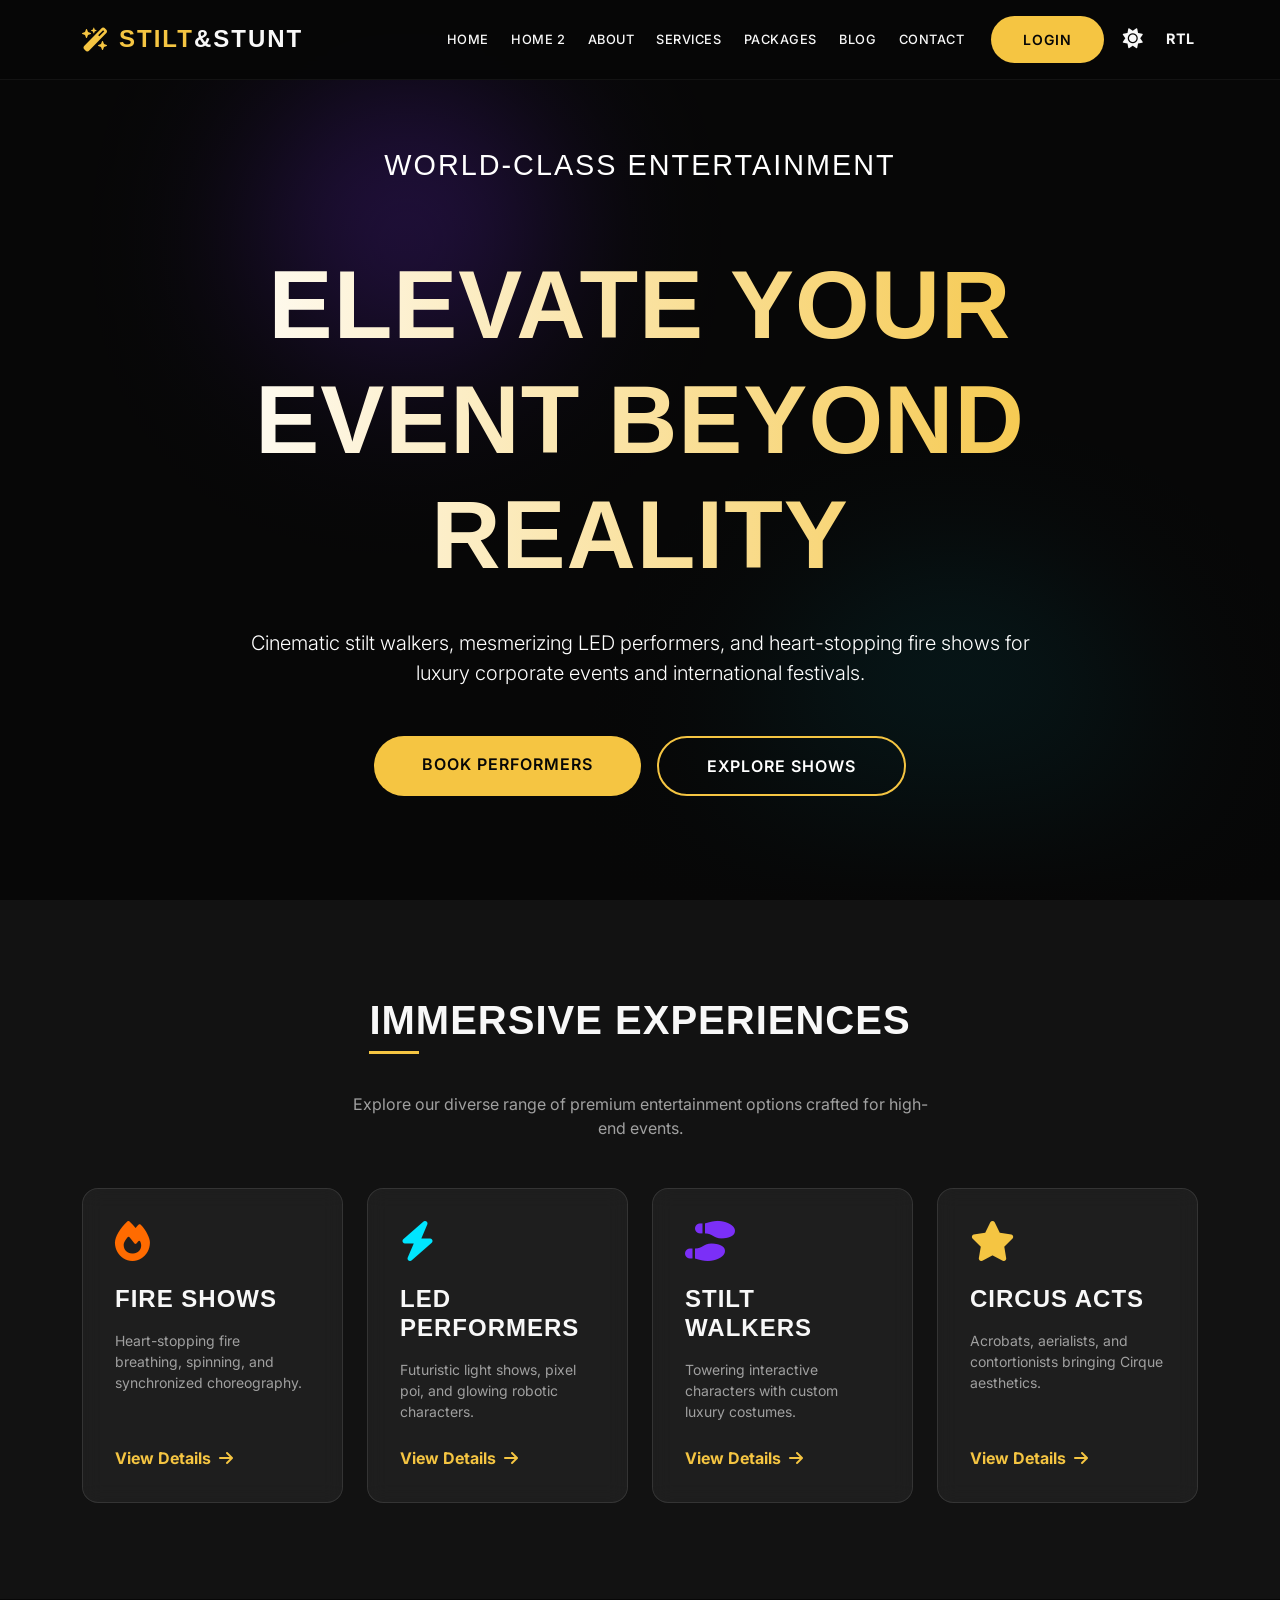
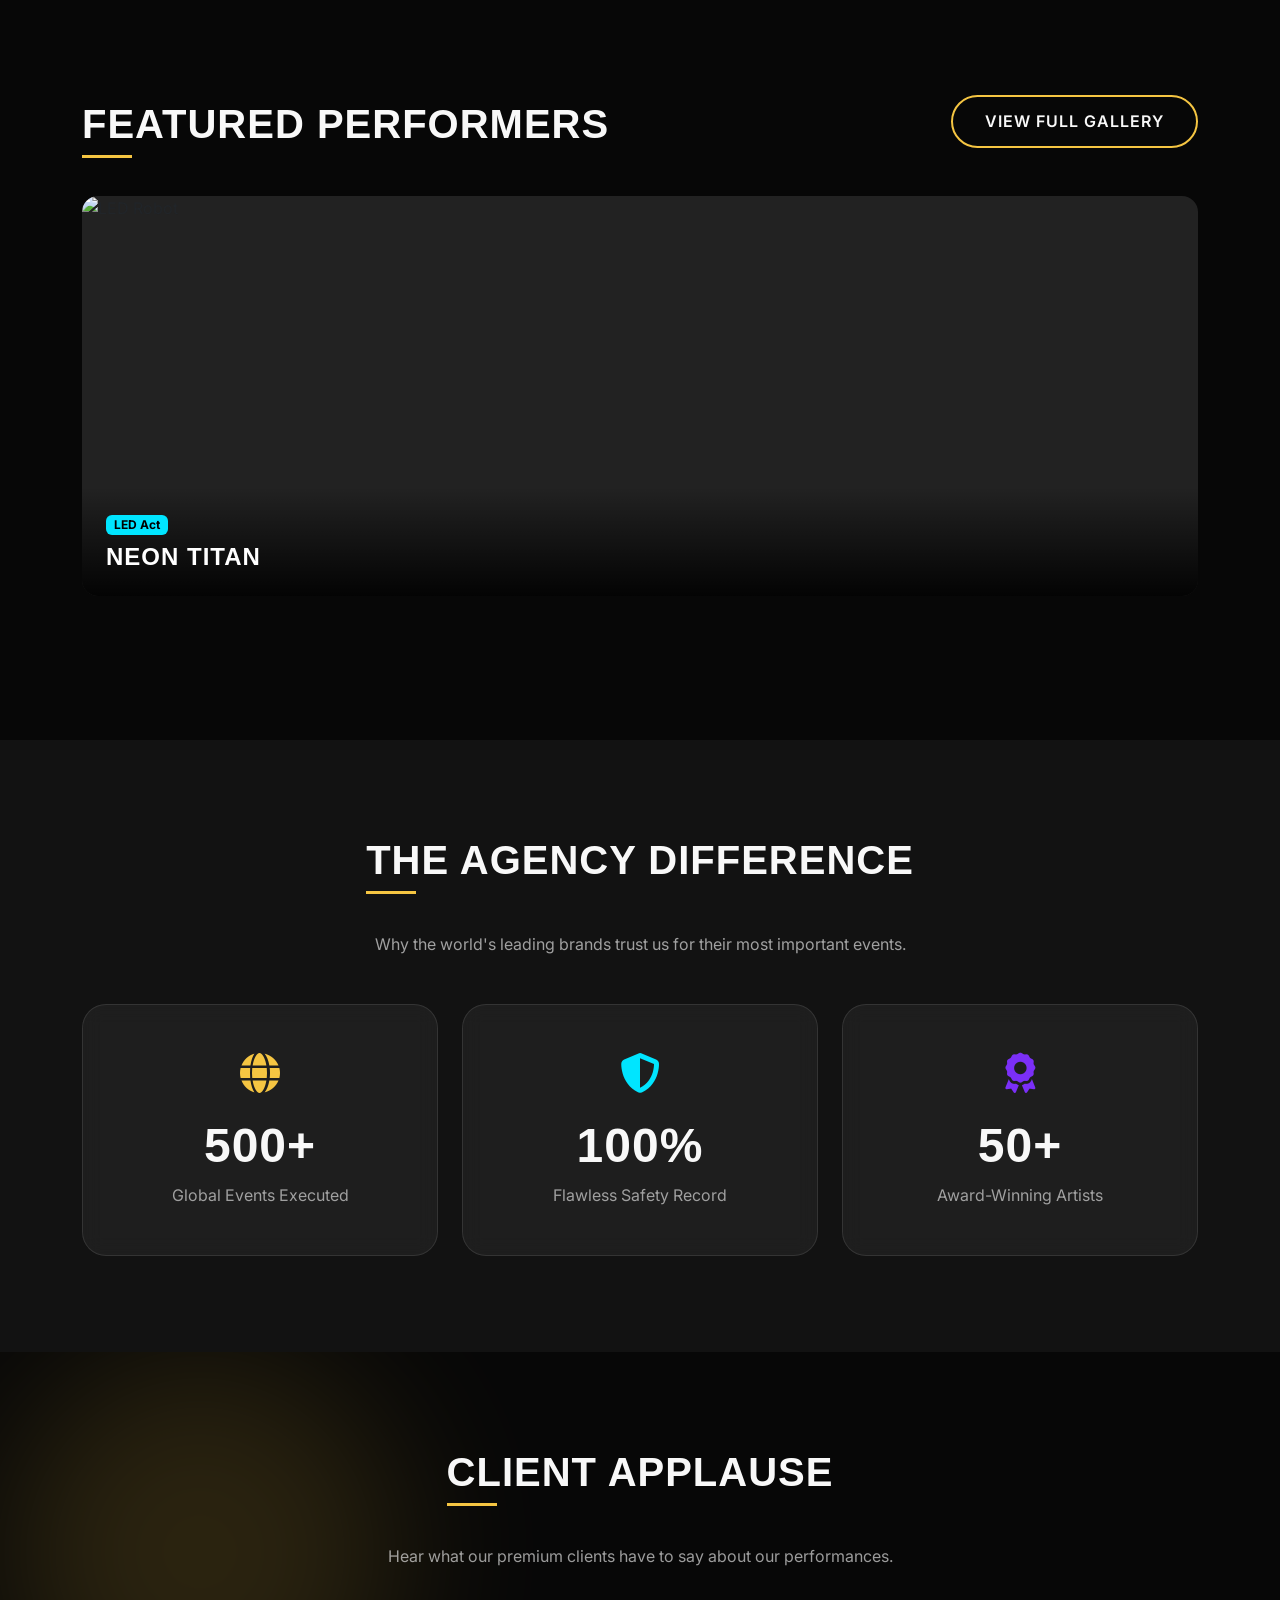
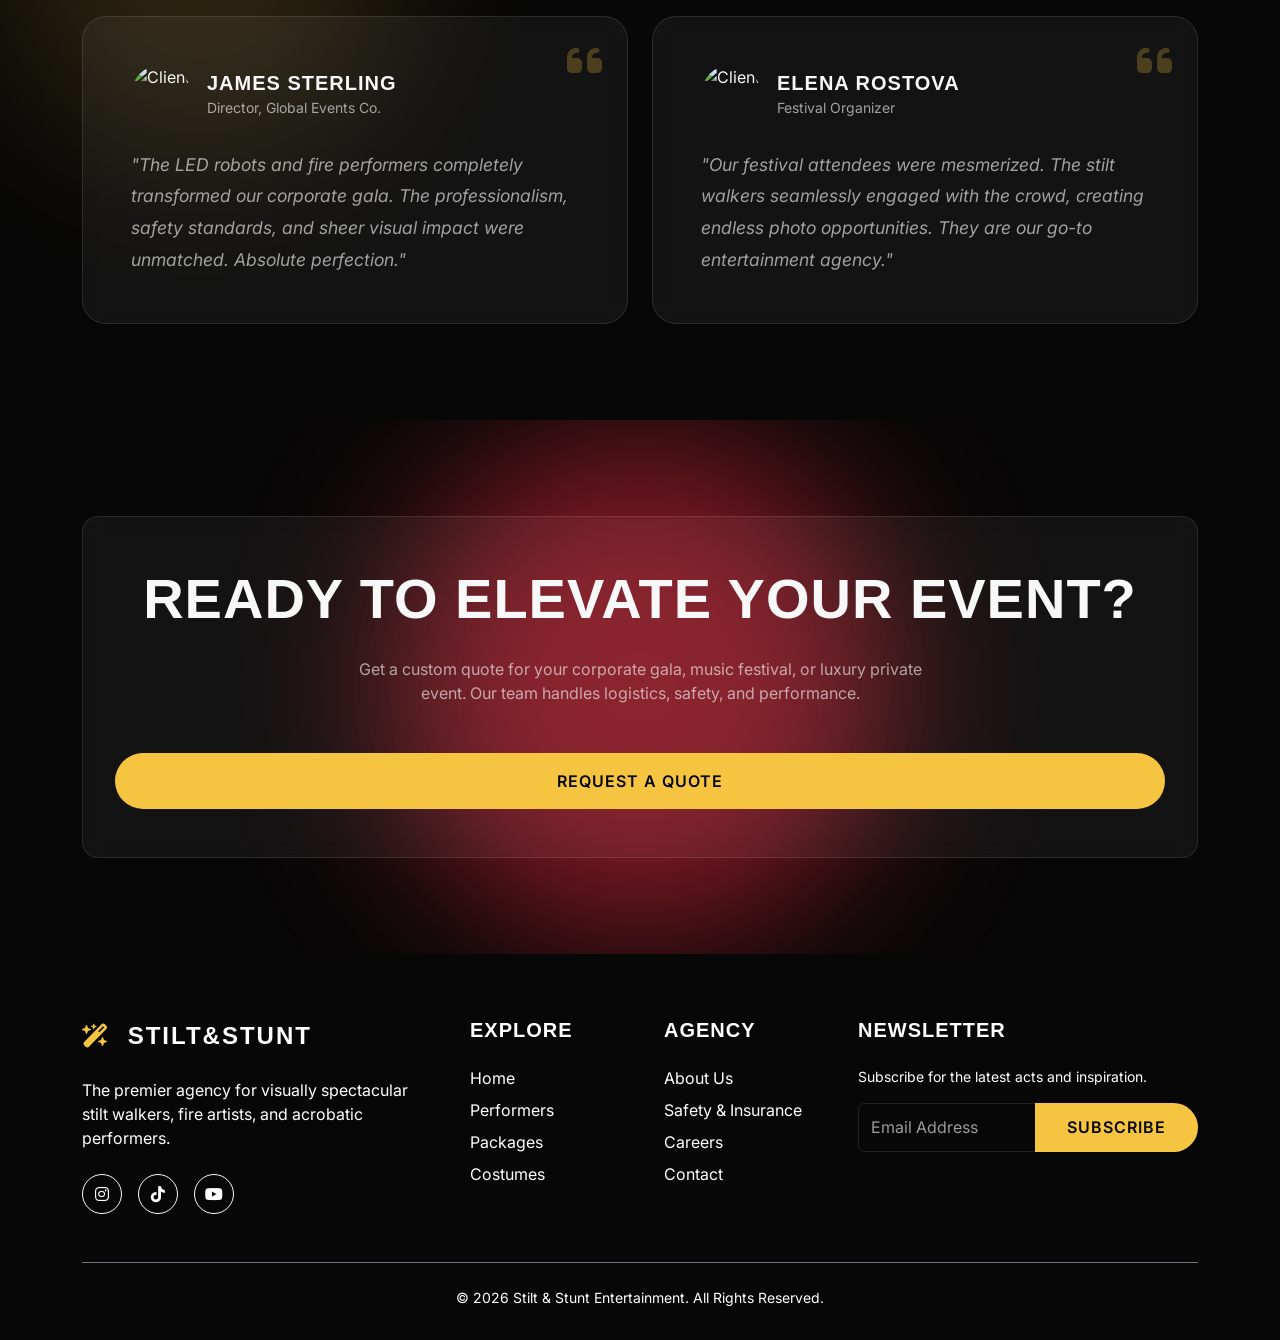
==== index.html @ 87b1dee1 "Initial commit - Standardizing UI and Responsiveness" ====
<!DOCTYPE html>
<html lang="en">
<head>
    <meta charset="UTF-8">
    <meta name="viewport" content="width=device-width, initial-scale=1.0">
    <title>Stilt & Stunt | Premium Entertainment Agency</title>
    <meta name="description" content="World-class Stilt Walking & Stunt Entertainment Company specializing in fire shows, LED performers, and luxury event entertainment.">
    
    <!-- Bootstrap 5 CSS -->
    <link href="https://cdn.jsdelivr.net/npm/bootstrap@5.3.2/dist/css/bootstrap.min.css" rel="stylesheet">
    
    <!-- Font Awesome -->
    <link rel="stylesheet" href="https://cdnjs.cloudflare.com/ajax/libs/font-awesome/6.4.2/css/all.min.css">
    
    <!-- Swiper CSS -->
    <link rel="stylesheet" href="https://cdn.jsdelivr.net/npm/swiper@11/swiper-bundle.min.css">
    
    <!-- Custom CSS -->
    <link rel="stylesheet" href="assets/css/style.css">
    <link rel="stylesheet" href="assets/css/dark-mode.css">
    <link rel="stylesheet" href="assets/css/rtl.css">
</head>
<body class="dark-mode">

        <!-- Navbar -->
    <nav class="navbar navbar-expand-xl fixed-top navbar-custom py-3">
        <div class="container">
            <a class="navbar-brand text-uppercase fw-bold d-flex align-items-center" href="index.html" style="font-family: var(--font-heading); font-size: 1.5rem; letter-spacing: 2px;">
                <i class="fa-solid fa-wand-magic-sparkles me-2" style="color: var(--electric-gold);"></i>
                <span style="color: var(--electric-gold);">Stilt</span>&Stunt
            </a>
            <button class="navbar-toggler border-0 shadow-none" type="button" data-bs-toggle="collapse" data-bs-target="#navbarNav">
                <i class="fa-solid fa-bars fs-3" style="color: var(--electric-gold);"></i>
            </button>
            <div class="collapse navbar-collapse" id="navbarNav">
                <ul class="navbar-nav ms-auto align-items-lg-center">
                    <li class="nav-item"><a class="nav-link active" href="index.html">Home</a></li>
                    <li class="nav-item"><a class="nav-link" href="home2.html">Home 2</a></li>
                    <li class="nav-item"><a class="nav-link" href="about.html">About</a></li>
                    <li class="nav-item"><a class="nav-link" href="services.html">Services</a></li>
                    <li class="nav-item"><a class="nav-link" href="pricing.html">Packages</a></li>
                    <li class="nav-item"><a class="nav-link" href="blog.html">Blog</a></li>
                    <li class="nav-item"><a class="nav-link" href="contact.html">Contact</a></li>
                    <li class="nav-item ms-lg-3 my-2 my-lg-0">
                        <a href="login.html" class="btn btn-premium btn-sm w-100">Login</a>
                    </li>
                    <li class="nav-item ms-lg-3 d-flex gap-3 mt-3 mt-lg-0 align-items-center">
                        <a href="#" id="theme-toggle" class="nav-link p-0 fs-5"><i class="fa-solid fa-moon"></i></a>
                        <a href="#" id="rtl-toggle" class="nav-link p-0 fw-bold" style="font-size: 0.9rem;">RTL</a>
                    </li>
                </ul>
            </div>
        </div>
    </nav>

    <!-- Hero Section -->
    <header class="hero-section">
        <div class="hero-overlay"></div>
        <div class="glow-orb orb-1"></div>
        <div class="glow-orb orb-2"></div>
        
        <div class="container hero-content">
            <div class="row justify-content-center">
                <div class="col-lg-10">
                    <h2 class="hero-subtitle text-uppercase">World-Class Entertainment</h2>
                    <h1 class="hero-title">Elevate Your Event Beyond Reality</h1>
                    <p class="lead mb-5 px-md-5" style="font-weight: 300;">Cinematic stilt walkers, mesmerizing LED performers, and heart-stopping fire shows for luxury corporate events and international festivals.</p>
                    <div class="hero-cta d-flex gap-3 justify-content-center flex-column flex-sm-row">
                        <a href="#" class="btn btn-premium px-5 py-3">Book Performers</a>
                        <a href="#explore" class="btn btn-outline-premium px-5 py-3">Explore Shows</a>
                    </div>
                </div>
            </div>
        </div>
    </header>

    <!-- Main Content -->
    <main id="explore">
        <!-- Categories / Services -->
        <section class="section-padding bg-light" style="position: relative; z-index: 2;">
            <div class="container">
                <div class="text-center mb-5 fade-up">
                    <h2 class="section-title">Immersive Experiences</h2>
                    <p class="text-muted mx-auto" style="max-width: 600px;">Explore our diverse range of premium entertainment options crafted for high-end events.</p>
                </div>
                
                <div class="row g-4">
                    <!-- Service Card 1 -->
                    <div class="col-md-6 col-lg-3 fade-up">
                        <div class="glass-card h-100 text-center text-md-start">
                            <i class="fa-solid fa-fire fs-1 mb-4" style="color: var(--fire-orange);"></i>
                            <h4 class="mb-3">Fire Shows</h4>
                            <p class="text-muted small mb-4">Heart-stopping fire breathing, spinning, and synchronized choreography.</p>
                            <a href="#" class="text-decoration-none fw-bold mt-auto d-inline-block" style="color: var(--electric-gold);">View Details <i class="fa-solid fa-arrow-right ms-1"></i></a>
                        </div>
                    </div>
                    <!-- Service Card 2 -->
                    <div class="col-md-6 col-lg-3 fade-up" style="transition-delay: 0.1s;">
                        <div class="glass-card h-100 text-center text-md-start">
                            <i class="fa-solid fa-bolt fs-1 mb-4" style="color: var(--led-cyan);"></i>
                            <h4 class="mb-3">LED Performers</h4>
                            <p class="text-muted small mb-4">Futuristic light shows, pixel poi, and glowing robotic characters.</p>
                            <a href="#" class="text-decoration-none fw-bold mt-auto d-inline-block" style="color: var(--electric-gold);">View Details <i class="fa-solid fa-arrow-right ms-1"></i></a>
                        </div>
                    </div>
                    <!-- Service Card 3 -->
                    <div class="col-md-6 col-lg-3 fade-up" style="transition-delay: 0.2s;">
                        <div class="glass-card h-100 text-center text-md-start">
                            <i class="fa-solid fa-shoe-prints fs-1 mb-4" style="color: var(--neon-purple);"></i>
                            <h4 class="mb-3">Stilt Walkers</h4>
                            <p class="text-muted small mb-4">Towering interactive characters with custom luxury costumes.</p>
                            <a href="#" class="text-decoration-none fw-bold mt-auto d-inline-block" style="color: var(--electric-gold);">View Details <i class="fa-solid fa-arrow-right ms-1"></i></a>
                        </div>
                    </div>
                    <!-- Service Card 4 -->
                    <div class="col-md-6 col-lg-3 fade-up" style="transition-delay: 0.3s;">
                        <div class="glass-card h-100 text-center text-md-start">
                            <i class="fa-solid fa-star fs-1 mb-4" style="color: var(--electric-gold);"></i>
                            <h4 class="mb-3">Circus Acts</h4>
                            <p class="text-muted small mb-4">Acrobats, aerialists, and contortionists bringing Cirque aesthetics.</p>
                            <a href="#" class="text-decoration-none fw-bold mt-auto d-inline-block" style="color: var(--electric-gold);">View Details <i class="fa-solid fa-arrow-right ms-1"></i></a>
                        </div>
                    </div>
                </div>
            </div>
        </section>

        <!-- Performer Gallery (Swiper) -->
        <section class="section-padding" style="background: var(--primary-black); color: white;">
            <div class="container">
                <div class="d-flex justify-content-between align-items-end mb-5 fade-up">
                    <div>
                        <h2 class="section-title mb-0" style="color: white;">Featured Performers</h2>
                    </div>
                    <a href="#" class="btn btn-outline-premium d-none d-md-inline-block">View Full Gallery</a>
                </div>
                
                <div class="swiper gallery-swiper fade-up pb-5">
                    <div class="swiper-wrapper">
                        <!-- Slide 1 -->
                        <div class="swiper-slide">
                            <div class="card bg-transparent border-0 position-relative overflow-hidden" style="border-radius: 16px;">
                                <img src="https://images.unsplash.com/photo-1542382156909-9ae37b3f56fd?w=800&q=80" class="card-img-top object-fit-cover" height="400" alt="LED Robot" style="background-color: #222;">
                                <div class="position-absolute bottom-0 start-0 w-100 p-4" style="background: linear-gradient(to top, rgba(0,0,0,0.9), transparent);">
                                    <span class="badge mb-2" style="background: var(--led-cyan); color: #000;">LED Act</span>
                                    <h4 class="text-white mb-0" style="font-family: var(--font-heading);">Neon Titan</h4>
                                </div>
                            </div>
                        </div>
                        <!-- Slide 2 -->
                        <div class="swiper-slide">
                            <div class="card bg-transparent border-0 position-relative overflow-hidden" style="border-radius: 16px;">
                                <img src="https://images.unsplash.com/photo-1549488344-1f9b8d2bd1f3?w=800&q=80" class="card-img-top object-fit-cover" height="400" alt="Fire Breather" style="background-color: #333;">
                                <div class="position-absolute bottom-0 start-0 w-100 p-4" style="background: linear-gradient(to top, rgba(0,0,0,0.9), transparent);">
                                    <span class="badge mb-2" style="background: var(--fire-orange); color: #000;">Fire Show</span>
                                    <h4 class="text-white mb-0" style="font-family: var(--font-heading);">Inferno Dance</h4>
                                </div>
                            </div>
                        </div>
                        <!-- Slide 3 -->
                        <div class="swiper-slide">
                            <div class="card bg-transparent border-0 position-relative overflow-hidden" style="border-radius: 16px;">
                                <img src="https://images.unsplash.com/photo-1514525253161-7a46d19cd819?w=800&q=80" class="card-img-top object-fit-cover" height="400" alt="Stilt Walker" style="background-color: #444;">
                                <div class="position-absolute bottom-0 start-0 w-100 p-4" style="background: linear-gradient(to top, rgba(0,0,0,0.9), transparent);">
                                    <span class="badge mb-2" style="background: var(--neon-purple); color: #fff;">Stilts</span>
                                    <h4 class="text-white mb-0" style="font-family: var(--font-heading);">Mirror Man</h4>
                                </div>
                            </div>
                        </div>
                        <!-- Slide 4 -->
                        <div class="swiper-slide">
                            <div class="card bg-transparent border-0 position-relative overflow-hidden" style="border-radius: 16px;">
                                <img src="https://images.unsplash.com/photo-1508997449629-303059a039c0?w=800&q=80" class="card-img-top object-fit-cover" height="400" alt="Acrobat" style="background-color: #555;">
                                <div class="position-absolute bottom-0 start-0 w-100 p-4" style="background: linear-gradient(to top, rgba(0,0,0,0.9), transparent);">
                                    <span class="badge mb-2" style="background: var(--electric-gold); color: #000;">Acrobatics</span>
                                    <h4 class="text-white mb-0" style="font-family: var(--font-heading);">Aerial Silk</h4>
                                </div>
                            </div>
                        </div>
                    </div>
                    <div class="swiper-pagination"></div>
                </div>
                
                <div class="text-center mt-4 d-md-none">
                    <a href="#" class="btn btn-outline-premium w-100">View Full Gallery</a>
                </div>
            </div>
        </section>

        <!-- The Agency Difference Section -->
        <section class="section-padding position-relative z-2 bg-light">
            <div class="container">
                <div class="text-center mb-5 fade-up">
                    <h2 class="section-title">The Agency Difference</h2>
                    <p class="text-muted mx-auto" style="max-width: 600px;">Why the world's leading brands trust us for their most important events.</p>
                </div>
                
                <div class="row g-4 text-center">
                    <div class="col-md-4 fade-up">
                        <div class="glass-card h-100 p-5 d-flex flex-column align-items-center justify-content-center" style="border-radius: 24px;">
                            <i class="fa-solid fa-globe fs-1 mb-4" style="color: var(--electric-gold);"></i>
                            <h3 class="display-5 fw-bold mb-2" style="font-family: var(--font-heading);">500+</h3>
                            <p class="text-muted mb-0">Global Events Executed</p>
                        </div>
                    </div>
                    <div class="col-md-4 fade-up" style="transition-delay: 0.1s;">
                        <div class="glass-card h-100 p-5 d-flex flex-column align-items-center justify-content-center" style="border-radius: 24px;">
                            <i class="fa-solid fa-shield-halved fs-1 mb-4" style="color: var(--led-cyan);"></i>
                            <h3 class="display-5 fw-bold mb-2" style="font-family: var(--font-heading);">100%</h3>
                            <p class="text-muted mb-0">Flawless Safety Record</p>
                        </div>
                    </div>
                    <div class="col-md-4 fade-up" style="transition-delay: 0.2s;">
                        <div class="glass-card h-100 p-5 d-flex flex-column align-items-center justify-content-center" style="border-radius: 24px;">
                            <i class="fa-solid fa-award fs-1 mb-4" style="color: var(--neon-purple);"></i>
                            <h3 class="display-5 fw-bold mb-2" style="font-family: var(--font-heading);">50+</h3>
                            <p class="text-muted mb-0">Award-Winning Artists</p>
                        </div>
                    </div>
                </div>
            </div>
        </section>

        <!-- Testimonials Section -->
        <section class="section-padding position-relative" style="background: var(--primary-black); color: white;">
            <div class="glow-orb orb-2" style="background: var(--electric-gold); opacity: 0.15; top: 0; left: 0;"></div>
            <div class="container position-relative z-2">
                <div class="text-center mb-5 fade-up">
                    <h2 class="section-title text-white">Client Applause</h2>
                    <p class="text-white-50 mx-auto" style="max-width: 600px;">Hear what our premium clients have to say about our performances.</p>
                </div>
                
                <div class="row g-4">
                    <div class="col-md-6 fade-up">
                        <div class="glass-card p-4 p-lg-5 h-100 position-relative overflow-hidden" style="background: rgba(255,255,255,0.02); border: 1px solid rgba(255,255,255,0.05); border-radius: 24px;">
                            <i class="fa-solid fa-quote-left position-absolute top-0 end-0 p-4 fs-1 opacity-25" style="color: var(--electric-gold);"></i>
                            <div class="d-flex align-items-center mb-4">
                                <img src="https://images.unsplash.com/photo-1560250097-0b93528c311a?w=100&q=80" alt="Client" class="rounded-circle me-3" style="width: 60px; height: 60px; object-fit: cover;">
                                <div>
                                    <h5 class="mb-0 text-white" style="font-family: var(--font-heading);">James Sterling</h5>
                                    <span class="text-white-50 small">Director, Global Events Co.</span>
                                </div>
                            </div>
                            <p class="text-white-50 fst-italic mb-0" style="font-size: 1.1rem; line-height: 1.8;">"The LED robots and fire performers completely transformed our corporate gala. The professionalism, safety standards, and sheer visual impact were unmatched. Absolute perfection."</p>
                        </div>
                    </div>
                    <div class="col-md-6 fade-up" style="transition-delay: 0.1s;">
                        <div class="glass-card p-4 p-lg-5 h-100 position-relative overflow-hidden" style="background: rgba(255,255,255,0.02); border: 1px solid rgba(255,255,255,0.05); border-radius: 24px;">
                            <i class="fa-solid fa-quote-left position-absolute top-0 end-0 p-4 fs-1 opacity-25" style="color: var(--electric-gold);"></i>
                            <div class="d-flex align-items-center mb-4">
                                <img src="https://images.unsplash.com/photo-1573496359142-b8d87734a5a2?w=100&q=80" alt="Client" class="rounded-circle me-3" style="width: 60px; height: 60px; object-fit: cover;">
                                <div>
                                    <h5 class="mb-0 text-white" style="font-family: var(--font-heading);">Elena Rostova</h5>
                                    <span class="text-white-50 small">Festival Organizer</span>
                                </div>
                            </div>
                            <p class="text-white-50 fst-italic mb-0" style="font-size: 1.1rem; line-height: 1.8;">"Our festival attendees were mesmerized. The stilt walkers seamlessly engaged with the crowd, creating endless photo opportunities. They are our go-to entertainment agency."</p>
                        </div>
                    </div>
                </div>
            </div>
        </section>

        <!-- Booking CTA -->
        <section class="section-padding position-relative overflow-hidden">
            <div class="glow-orb" style="width: 500px; height: 500px; background: var(--royal-crimson); top: 50%; left: 50%; transform: translate(-50%, -50%);"></div>
            <div class="container position-relative z-2">
                <div class="glass-card text-center py-5 fade-up" style="background: rgba(0,0,0,0.6); border: 1px solid rgba(255,255,255,0.1);">
                    <h2 class="text-white mb-4" style="font-size: clamp(2rem, 5vw, 3.5rem); font-family: var(--font-heading);">Ready to Elevate Your Event?</h2>
                    <p class="text-white-50 mb-5 mx-auto" style="max-width: 600px;">Get a custom quote for your corporate gala, music festival, or luxury private event. Our team handles logistics, safety, and performance.</p>
                    <a href="#" class="btn btn-premium px-5 py-3">Request a Quote</a>
                </div>
            </div>
        </section>
    </main>

    <!-- Footer -->
    <footer class="footer">
        <div class="container">
            <div class="row g-5">
                <div class="col-lg-4">
                    <a class="navbar-brand text-uppercase fw-bold d-inline-block mb-4" href="index.html" style="font-family: var(--font-heading); font-size: 1.5rem; letter-spacing: 2px; color: white !important;">
                        <i class="fa-solid fa-wand-magic-sparkles me-2" style="color: var(--electric-gold);"></i>
                        <span style="color: var(--electric-gold);">Stilt</span>&Stunt
                    </a>
                    <p class="text-white-50 mb-4">The premier agency for visually spectacular stilt walkers, fire artists, and acrobatic performers.</p>
                    <div class="d-flex gap-3">
                        <a href="#" class="btn btn-outline-light rounded-circle p-2" style="width: 40px; height: 40px; display: inline-flex; align-items: center; justify-content: center;"><i class="fa-brands fa-instagram"></i></a>
                        <a href="#" class="btn btn-outline-light rounded-circle p-2" style="width: 40px; height: 40px; display: inline-flex; align-items: center; justify-content: center;"><i class="fa-brands fa-tiktok"></i></a>
                        <a href="#" class="btn btn-outline-light rounded-circle p-2" style="width: 40px; height: 40px; display: inline-flex; align-items: center; justify-content: center;"><i class="fa-brands fa-youtube"></i></a>
                    </div>
                </div>
                <div class="col-lg-2 col-md-4">
                    <h5 class="footer-title">Explore</h5>
                    <a href="#" class="footer-link">Home</a>
                    <a href="#" class="footer-link">Performers</a>
                    <a href="#" class="footer-link">Packages</a>
                    <a href="#" class="footer-link">Costumes</a>
                </div>
                <div class="col-lg-2 col-md-4">
                    <h5 class="footer-title">Agency</h5>
                    <a href="#" class="footer-link">About Us</a>
                    <a href="#" class="footer-link">Safety & Insurance</a>
                    <a href="#" class="footer-link">Careers</a>
                    <a href="#" class="footer-link">Contact</a>
                </div>
                <div class="col-lg-4 col-md-4">
                    <h5 class="footer-title">Newsletter</h5>
                    <p class="text-white-50 small mb-3">Subscribe for the latest acts and inspiration.</p>
                    <div class="input-group mb-3">
                        <input type="email" class="form-control bg-transparent text-white border-secondary shadow-none" placeholder="Email Address">
                        <button class="btn btn-premium" type="button">Subscribe</button>
                    </div>
                </div>
            </div>
            <div class="border-top border-secondary mt-5 pt-4 text-center text-white-50 small">
                <p class="mb-0">&copy; 2026 Stilt & Stunt Entertainment. All Rights Reserved.</p>
            </div>
        </div>
    </footer>

    <!-- Scripts -->
    <script src="https://cdn.jsdelivr.net/npm/bootstrap@5.3.2/dist/js/bootstrap.bundle.min.js"></script>
    <script src="https://cdnjs.cloudflare.com/ajax/libs/gsap/3.12.2/gsap.min.js"></script>
    <script src="https://cdnjs.cloudflare.com/ajax/libs/gsap/3.12.2/ScrollTrigger.min.js"></script>
    <script src="https://cdn.jsdelivr.net/npm/swiper@11/swiper-bundle.min.js"></script>
    <script src="assets/js/main.js"></script>
</body>
</html>
---- assets/css/style.css ----
@import url('https://fonts.googleapis.com/css2?family=Inter:wght@300;400;500;600;700&display=swap');
@import url('https://api.fontshare.com/v2/css?f[]=clash-display@200,300,400,500,600,700&display=swap');

:root {
  --primary-black: #070707;
  --secondary-black: #121212;
  --electric-gold: #F5C542;
  --neon-purple: #7B2FF7;
  --royal-crimson: #D72638;
  --led-cyan: #00E5FF;
  --fire-orange: #FF6B00;
  --platinum-white: #F8F8F8;
  
  --font-heading: 'Clash Display', sans-serif;
  --font-body: 'Inter', sans-serif;
  
  --glass-bg: rgba(255, 255, 255, 0.05);
  --glass-border: rgba(255, 255, 255, 0.1);
  --glass-blur: 10px;
  
  --transition-smooth: all 0.4s cubic-bezier(0.25, 0.8, 0.25, 1);
}

body {
  font-family: var(--font-body);
  background-color: var(--platinum-white);
  color: var(--primary-black);
  overflow-x: hidden;
  transition: background-color 0.3s ease, color 0.3s ease;
}

h1, h2, h3, h4, h5, h6 {
  font-family: var(--font-heading);
  font-weight: 600;
  text-transform: uppercase;
  letter-spacing: 1px;
}

/* Glassmorphism */
.glass-card {
  background: var(--glass-bg);
  backdrop-filter: blur(var(--glass-blur));
  -webkit-backdrop-filter: blur(var(--glass-blur));
  border: 1px solid var(--glass-border);
  border-radius: 16px;
  padding: 2rem;
  transition: var(--transition-smooth);
  display: flex;
  flex-direction: column;
  height: 100%;
}

.glass-card:hover {
  transform: translateY(-5px);
  box-shadow: 0 10px 30px rgba(0, 0, 0, 0.1);
}

/* Navbar */
.navbar-custom {
  background: rgba(248, 248, 248, 0.8);
  backdrop-filter: blur(15px);
  border-bottom: 1px solid rgba(0, 0, 0, 0.05);
  transition: var(--transition-smooth);
}

.nav-link {
  color: var(--primary-black);
  font-weight: 500;
  text-transform: uppercase;
  letter-spacing: 1px;
  margin: 0 0.5rem;
  transition: var(--transition-smooth);
  white-space: nowrap;
}
@media (min-width: 1200px) and (max-width: 1399px) {
  .nav-link {
    margin: 0 0.2rem;
    font-size: 0.8rem;
    letter-spacing: 0.5px;
  }
}

.nav-link:hover, .nav-link.active {
  color: var(--electric-gold);
}

/* Buttons */
.btn-premium {
  background: var(--electric-gold);
  color: var(--primary-black);
  border: none;
  font-weight: 600;
  text-transform: uppercase;
  letter-spacing: 1px;
  padding: 0.8rem 2rem;
  border-radius: 50px;
  position: relative;
  overflow: hidden;
  transition: var(--transition-smooth);
  white-space: nowrap;
}
.btn-premium::before {
  content: '';
  position: absolute;
  top: 0;
  left: -100%;
  width: 100%;
  height: 100%;
  background: linear-gradient(45deg, transparent, rgba(255,255,255,0.3), transparent);
  transition: all 0.5s ease;
  z-index: -1;
}
.btn-premium:hover::before {
  left: 100%;
}
.btn-premium:hover {
  transform: translateY(-2px);
  box-shadow: 0 8px 20px rgba(245, 197, 66, 0.4);
  color: var(--primary-black);
}

.btn-outline-premium {
  background: transparent;
  color: var(--primary-black);
  border: 2px solid var(--electric-gold);
  font-weight: 600;
  text-transform: uppercase;
  letter-spacing: 1px;
  padding: 0.8rem 2rem;
  border-radius: 50px;
  transition: var(--transition-smooth);
  white-space: nowrap;
}
.btn-outline-premium:hover {
  background: var(--electric-gold);
  color: var(--primary-black);
  box-shadow: 0 8px 20px rgba(245, 197, 66, 0.4);
}

/* Hero Section (Homepage) */
.hero-section {
  position: relative;
  min-height: 100vh;
  display: flex;
  align-items: center;
  justify-content: center;
  overflow: hidden;
  padding-top: 100px;
  padding-bottom: 60px;
  background: url('https://images.unsplash.com/photo-1492684223066-81342ee5ff30?w=1920&q=80') no-repeat center center/cover;
}

.hero-overlay {
  position: absolute;
  top: 0;
  left: 0;
  width: 100%;
  height: 100%;
  background: linear-gradient(to bottom, rgba(7, 7, 7, 0.5), var(--primary-black));
  z-index: 1;
}

.hero-content {
  position: relative;
  z-index: 2;
  text-align: center;
  color: var(--platinum-white);
}

.hero-title {
  font-size: clamp(3rem, 8vw, 6rem);
  font-weight: 700;
  line-height: 1.2;
  margin-bottom: 1rem;
  text-transform: uppercase;
  background: linear-gradient(to right, #fff, var(--electric-gold));
  -webkit-background-clip: text;
  background-clip: text;
  -webkit-text-fill-color: transparent;
  padding: 0.2em 0;
}

.hero-subtitle {
  font-size: clamp(1.2rem, 3vw, 1.8rem);
  font-weight: 300;
  line-height: 1.5;
  margin-bottom: 2.5rem;
  letter-spacing: 2px;
}

/* Internal Page Headers - Standardized to Home Format */
header:not(.hero-section) {
  min-height: 50vh;
  position: relative;
  display: flex;
  align-items: center;
  justify-content: center;
  overflow: hidden;
  margin-top: 76px;
  background-attachment: scroll !important;
}

header:not(.hero-section) .hero-overlay {
  background: linear-gradient(to bottom, rgba(7, 7, 7, 0.5), var(--primary-black)) !important;
}

@media (max-width: 1024px) {
    header:not(.hero-section) {
        min-height: 70vh !important;
    }
    
    .hero-title {
        font-size: clamp(3.5rem, 8vw, 5.5rem) !important;
    }
}


/* Particles / Glowing Orbs */
.glow-orb {
  position: absolute;
  border-radius: 50%;
  filter: blur(80px);
  z-index: 0;
  opacity: 0.6;
}
.orb-1 {
  width: 300px;
  height: 300px;
  background: var(--neon-purple);
  top: 10%;
  left: 20%;
  animation: float 10s infinite ease-in-out alternate;
}
.orb-2 {
  width: 400px;
  height: 400px;
  background: var(--led-cyan);
  bottom: -10%;
  right: 10%;
  animation: float 12s infinite ease-in-out alternate-reverse;
}

@keyframes float {
  0% { transform: translate(0, 0) scale(1); }
  100% { transform: translate(30px, -50px) scale(1.1); }
}

/* Sections */
.section-padding {
  padding: 6rem 0;
}
.section-title {
  font-size: 2.5rem;
  margin-bottom: 3rem;
  position: relative;
  display: inline-block;
  font-family: var(--font-heading);
}
.section-title::after {
  content: '';
  position: absolute;
  width: 50px;
  height: 3px;
  background: var(--electric-gold);
  bottom: -10px;
  left: 0;
}

/* Swiper */
.swiper-slide {
  height: auto;
}

/* Footer */
.footer {
  background: var(--primary-black);
  color: var(--platinum-white);
  padding: 4rem 0 2rem;
}
.footer-title {
  color: var(--electric-gold);
  font-family: var(--font-heading);
  margin-bottom: 1.5rem;
}
.footer-link {
  color: #ccc;
  text-decoration: none;
  transition: var(--transition-smooth);
  display: block;
  margin-bottom: 0.5rem;
}
.footer-link:hover {
  color: var(--electric-gold);
  transform: translateX(5px);
}

/* =========================================
   UNIVERSAL THEME TOGGLE (LIGHT & DARK)
   ========================================= */

body.dark-mode {
  --theme-bg: #070707;
  --theme-text: #F8F8F8;
  --theme-text-muted: rgba(255, 255, 255, 0.6);
  --glass-bg: rgba(255, 255, 255, 0.05);
  --glass-border: rgba(255, 255, 255, 0.1);
}

body:not(.dark-mode) {
  --theme-bg: #F8F8F8;
  --theme-text: #070707;
  --theme-text-muted: rgba(0, 0, 0, 0.6);
  --glass-bg: rgba(255, 255, 255, 0.6);
  --glass-border: rgba(0, 0, 0, 0.2);
}

body {
  background-color: var(--theme-bg) !important;
  color: var(--theme-text) !important;
}

section:not([style*="url"]), 
main:not([style*="url"]), 
.bg-light, 
.bg-dark {
  background: var(--theme-bg) !important;
  background-color: var(--theme-bg) !important;
}

h1, h2, h3, h4, h5, h6, 
.section-title, 
.hero-title,
.text-white, 
.text-dark,
[style*="color: white"],
[style*="color:white"] {
  color: var(--theme-text) !important;
}

/* Fix: Keep text white on image overlays and hero sections even in light mode */
.position-absolute .text-white,
.position-absolute .text-white-50,
.position-absolute h1,
.position-absolute h2,
.position-absolute h3,
.position-absolute h4,
.position-absolute h5,
.position-absolute h6,
.hero-content h1,
.hero-content h2,
.hero-content h3,
.hero-content h4,
.hero-content h5,
.hero-content h6,
.hero-content p,
.hero-content span,
.hero-content .text-white,
.hero-content .text-white-50,
.hero-content .lead,
.hero-content .btn-premium,
.hero-content .btn-outline-premium,
header p,
header .lead,
header .text-white-50,
.hero-section .nav-link,
.hero-section .navbar-brand,
.footer h1,
.footer h2,
.footer h3,
.footer h4,
.footer h5,
.footer h6,
.footer p,
.footer a,
.footer span,
.footer .text-white-50,
.footer .footer-link {
  color: #ffffff !important;
}

/* Ensure the gold button keeps its dark text for contrast, but outline button stays white */
.hero-content .btn-premium {
    color: var(--primary-black) !important;
}

p, .text-muted, .text-white-50, label, li {
  color: var(--theme-text-muted) !important;
}

.glass-card {
  background: var(--glass-bg) !important;
  border: 1px solid var(--glass-border) !important;
}

.form-control, .form-select, input, textarea {
  background-color: transparent !important;
  color: var(--theme-text) !important;
  border: 1px solid var(--glass-border) !important;
}
.form-control::placeholder, input::placeholder, textarea::placeholder {
  color: var(--theme-text-muted) !important;
}

body.dark-mode .navbar-custom { background: rgba(7, 7, 7, 0.95) !important; }
body:not(.dark-mode) .navbar-custom { background: rgba(248, 248, 248, 0.95) !important; }
.nav-link { color: var(--theme-text) !important; }
.btn-outline-premium { color: var(--theme-text) !important; }

/* =========================================
   MOBILE RESPONSIVENESS & ALIGNMENT
   ========================================= */
html, body {
    overflow-x: hidden !important;
    width: 100% !important;
    max-width: 100vw !important;
    position: relative;
}

@media (max-width: 768px) {
    /* Prevent any element from causing horizontal scroll */
    * {
        max-width: 100vw !important;
        box-sizing: border-box !important;
    }

    /* Force global center alignment */
    body, header, main, section, .hero-content, .container, .row, .col-lg-10 {
        text-align: center !important;
        width: 100% !important;
        margin-left: auto !important;
        margin-right: auto !important;
    }

    h1, h2, h3, h4, h5, h6, p, span, label, li {
        text-align: center !important;
        overflow-wrap: break-word !important;
        word-break: break-word !important;
    }

    /* Fix Flexbox Alignments */
    .d-flex, .row {
        justify-content: center !important;
        align-items: center !important;
    }

    .hero-cta {
        flex-direction: column !important;
        width: 100% !important;
        gap: 1rem !important;
    }

    .hero-cta .btn {
        width: 100% !important;
        margin-bottom: 0.5rem !important;
    }

    .hero-content {
        padding-left: 20px !important;
        padding-right: 20px !important;
    }

    .glass-card {
        padding: 1.5rem !important;
        margin-bottom: 1rem !important;
    }
}
---- assets/css/dark-mode.css ----
/* Dark Mode Override */
body.dark-mode {
  background-color: var(--primary-black);
  color: var(--platinum-white);
}

body.dark-mode .navbar-custom {
  background: rgba(7, 7, 7, 0.8);
  border-bottom: 1px solid rgba(255, 255, 255, 0.05);
}

body.dark-mode .navbar-custom .nav-link {
  color: var(--platinum-white);
}

body.dark-mode .navbar-custom .navbar-brand {
  color: var(--platinum-white);
}

body.dark-mode .navbar-custom .navbar-toggler i {
  color: var(--electric-gold) !important;
}

body.dark-mode .glass-card {
  background: rgba(255, 255, 255, 0.03);
  border: 1px solid rgba(255, 255, 255, 0.05);
}

body.dark-mode .glass-card:hover {
  box-shadow: 0 10px 30px rgba(0, 0, 0, 0.5);
}

body.dark-mode .btn-outline-premium {
  color: var(--platinum-white);
}
body.dark-mode .btn-outline-premium:hover {
  color: var(--primary-black);
}

body.dark-mode .text-muted {
  color: #a0a0a0 !important;
}

/* Specific elements background override */
body.dark-mode .bg-light {
  background-color: var(--secondary-black) !important;
}
---- assets/css/rtl.css ----
/* RTL Support */
html[dir="rtl"] body {
  text-align: right;
}

html[dir="rtl"] .navbar-custom .nav-link {
  margin: 0 0.5rem;
}

html[dir="rtl"] .section-title::after {
  left: auto;
  right: 0;
}

html[dir="rtl"] .btn-premium::before {
  left: auto;
  right: -100%;
}
html[dir="rtl"] .btn-premium:hover::before {
  right: 100%;
}

html[dir="rtl"] .footer-link:hover {
  transform: translateX(-5px);
}

html[dir="rtl"] .ms-auto {
  margin-left: 0 !important;
  margin-right: auto !important;
}
html[dir="rtl"] .me-auto {
  margin-right: 0 !important;
  margin-left: auto !important;
}
html[dir="rtl"] .ps-0 {
  padding-right: 0 !important;
}
html[dir="rtl"] .pe-0 {
  padding-left: 0 !important;
}
html[dir="rtl"] .text-md-start {
  text-align: right !important;
}
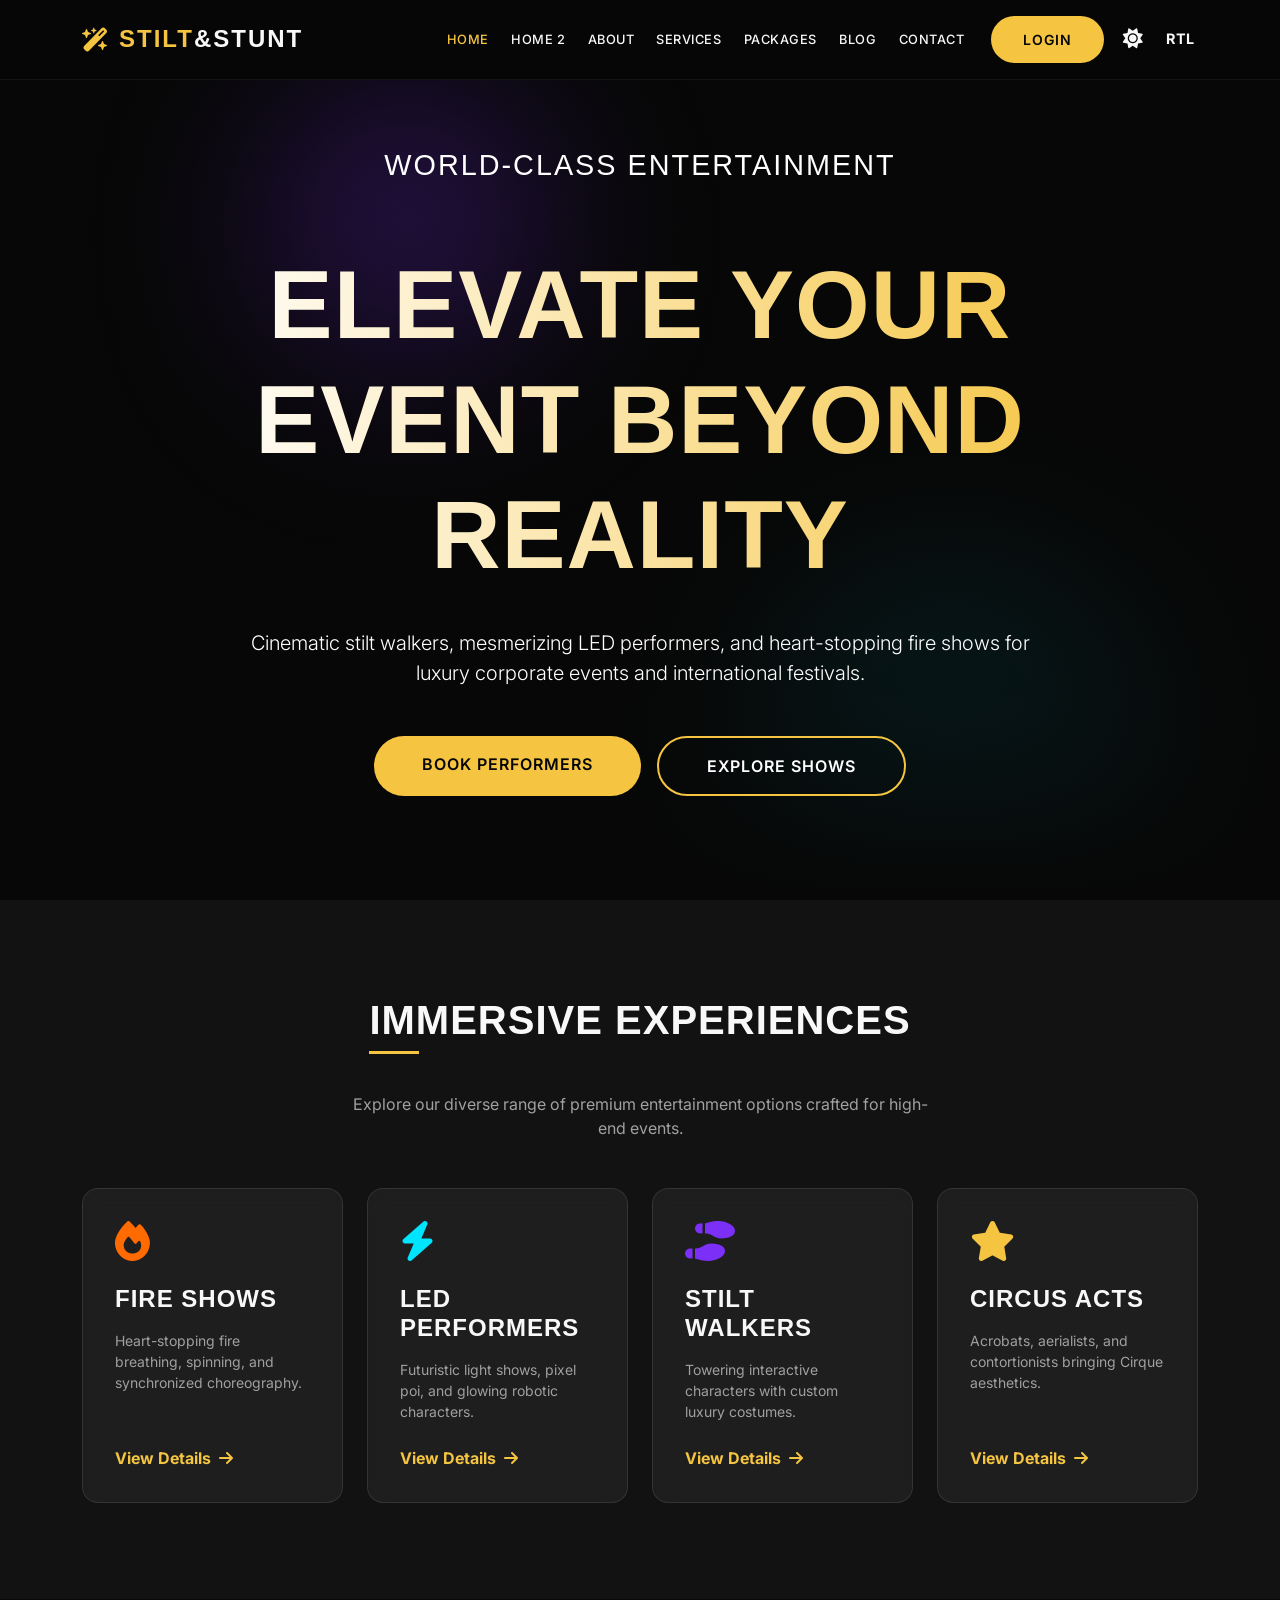
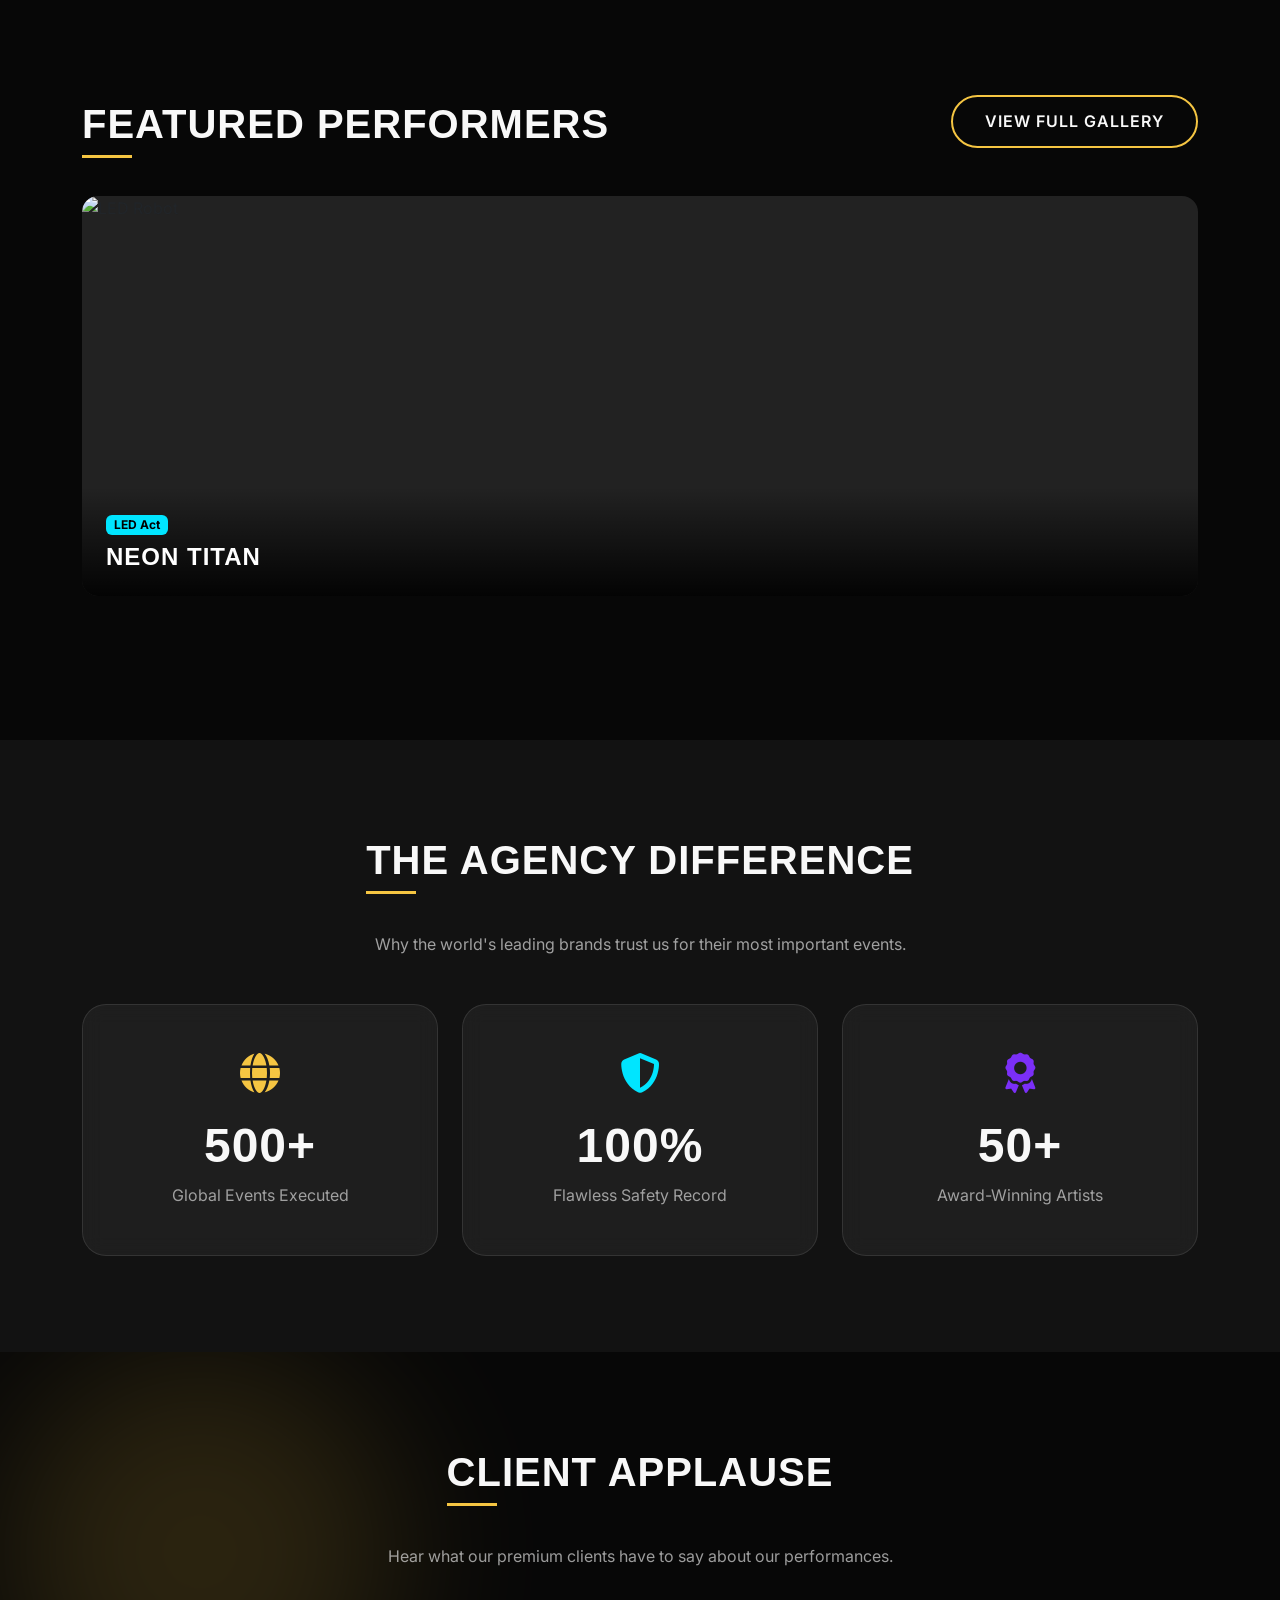
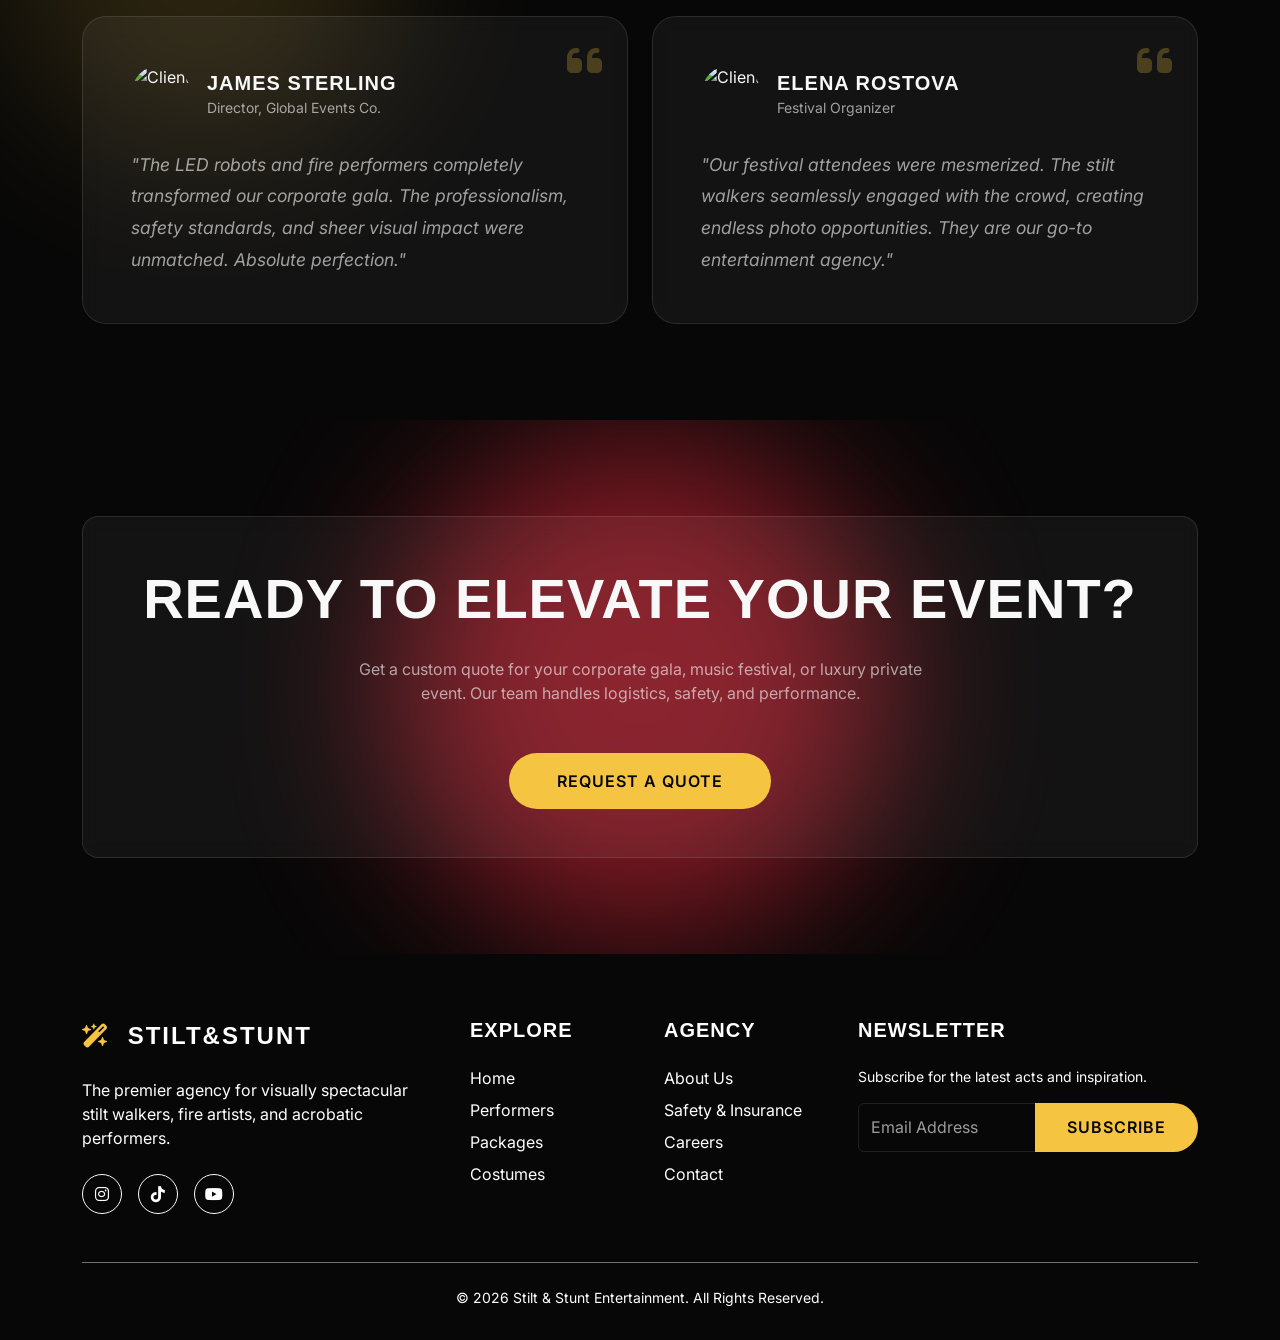
==== commit 0072b83d: "Update pages with UI fixes, responsiveness tweaks, and favicon" ====
--- a/index.html
+++ b/index.html
@@ -1,4 +1,4 @@
-<!DOCTYPE html>
+﻿<!DOCTYPE html>
 <html lang="en">
 <head>
     <meta charset="UTF-8">
@@ -19,6 +19,7 @@
     <link rel="stylesheet" href="assets/css/style.css">
     <link rel="stylesheet" href="assets/css/dark-mode.css">
     <link rel="stylesheet" href="assets/css/rtl.css">
+    <link rel="icon" type="image/svg+xml" href="data:image/svg+xml,%3Csvg xmlns='http://www.w3.org/2000/svg' viewBox='0 0 64 64'%3E%3Crect width='64' height='64' rx='12' fill='%23070707'/%3E%3Cpath d='M14 42L28 18H38L24 42Z' fill='%23f5c542'/%3E%3Crect x='39' y='18' width='11' height='24' rx='2' fill='%23f5c542'/%3E%3C/svg%3E">
 </head>
 <body class="dark-mode">
 
@@ -268,7 +269,7 @@
                 <div class="glass-card text-center py-5 fade-up" style="background: rgba(0,0,0,0.6); border: 1px solid rgba(255,255,255,0.1);">
                     <h2 class="text-white mb-4" style="font-size: clamp(2rem, 5vw, 3.5rem); font-family: var(--font-heading);">Ready to Elevate Your Event?</h2>
                     <p class="text-white-50 mb-5 mx-auto" style="max-width: 600px;">Get a custom quote for your corporate gala, music festival, or luxury private event. Our team handles logistics, safety, and performance.</p>
-                    <a href="#" class="btn btn-premium px-5 py-3">Request a Quote</a>
+                    <a href="#" class="btn btn-premium px-5 py-3 d-block mx-auto" style="width: fit-content; max-width: 100%;">Request a Quote</a>
                 </div>
             </div>
         </section>
@@ -327,3 +328,4 @@
     <script src="assets/js/main.js"></script>
 </body>
 </html>
+
--- a/assets/css/style.css
+++ b/assets/css/style.css
@@ -292,6 +292,47 @@
 .footer-link:hover {
   color: var(--electric-gold);
   transform: translateX(5px);
+}
+
+/* Keep footer social icons visible on hover across themes */
+.footer .btn-outline-light:hover,
+.footer .btn-outline-light:focus,
+.footer .btn-outline-light:active {
+  color: var(--primary-black) !important;
+  background-color: #ffffff !important;
+  border-color: #ffffff !important;
+}
+
+.footer .btn-outline-light:hover i,
+.footer .btn-outline-light:focus i,
+.footer .btn-outline-light:active i {
+  color: var(--primary-black) !important;
+}
+
+/* Footer newsletter field visibility in light theme */
+body:not(.dark-mode) .footer .input-group .form-control {
+  background: #ffffff !important;
+  color: #111111 !important;
+  border: 1px solid rgba(0, 0, 0, 0.2) !important;
+}
+
+body:not(.dark-mode) .footer .input-group .form-control::placeholder {
+  color: #6b7280 !important;
+}
+
+/* Footer newsletter layout polish for tablet/mobile */
+@media (max-width: 991.98px) {
+  .footer .input-group {
+    flex-direction: column;
+    gap: 0.75rem;
+  }
+
+  .footer .input-group .form-control,
+  .footer .input-group .btn-premium {
+    width: 100% !important;
+    border-radius: 999px !important;
+    min-height: 48px;
+  }
 }
 
 /* =========================================
@@ -404,7 +445,38 @@
 body.dark-mode .navbar-custom { background: rgba(7, 7, 7, 0.95) !important; }
 body:not(.dark-mode) .navbar-custom { background: rgba(248, 248, 248, 0.95) !important; }
 .nav-link { color: var(--theme-text) !important; }
+.nav-link.active { color: var(--electric-gold) !important; }
 .btn-outline-premium { color: var(--theme-text) !important; }
+
+/* Keep button labels readable on hover/focus/active across themes */
+.btn-premium:hover,
+.btn-premium:focus,
+.btn-premium:active {
+  background: var(--electric-gold) !important;
+  color: var(--primary-black) !important;
+}
+
+.btn-outline-premium:hover,
+.btn-outline-premium:focus,
+.btn-outline-premium:active {
+  background: var(--electric-gold) !important;
+  border-color: var(--electric-gold) !important;
+  color: var(--primary-black) !important;
+}
+
+.btn-outline-light:hover,
+.btn-outline-light:focus,
+.btn-outline-light:active {
+  background: #ffffff !important;
+  border-color: #ffffff !important;
+  color: var(--primary-black) !important;
+}
+
+.btn:hover i,
+.btn:focus i,
+.btn:active i {
+  color: inherit !important;
+}
 
 /* =========================================
    MOBILE RESPONSIVENESS & ALIGNMENT
--- a/assets/css/dark-mode.css
+++ b/assets/css/dark-mode.css
@@ -37,6 +37,20 @@
   color: var(--primary-black);
 }
 
+/* Keep home hero and navbar controls readable on hover in dark mode */
+body.dark-mode .hero-section .btn-premium,
+body.dark-mode .hero-section .btn-premium:hover,
+body.dark-mode .navbar-custom .btn-premium,
+body.dark-mode .navbar-custom .btn-premium:hover {
+  background: var(--electric-gold) !important;
+  color: var(--primary-black) !important;
+}
+
+body.dark-mode .navbar-custom .nav-link:hover,
+body.dark-mode .navbar-custom .nav-link:focus {
+  color: var(--electric-gold) !important;
+}
+
 body.dark-mode .text-muted {
   color: #a0a0a0 !important;
 }
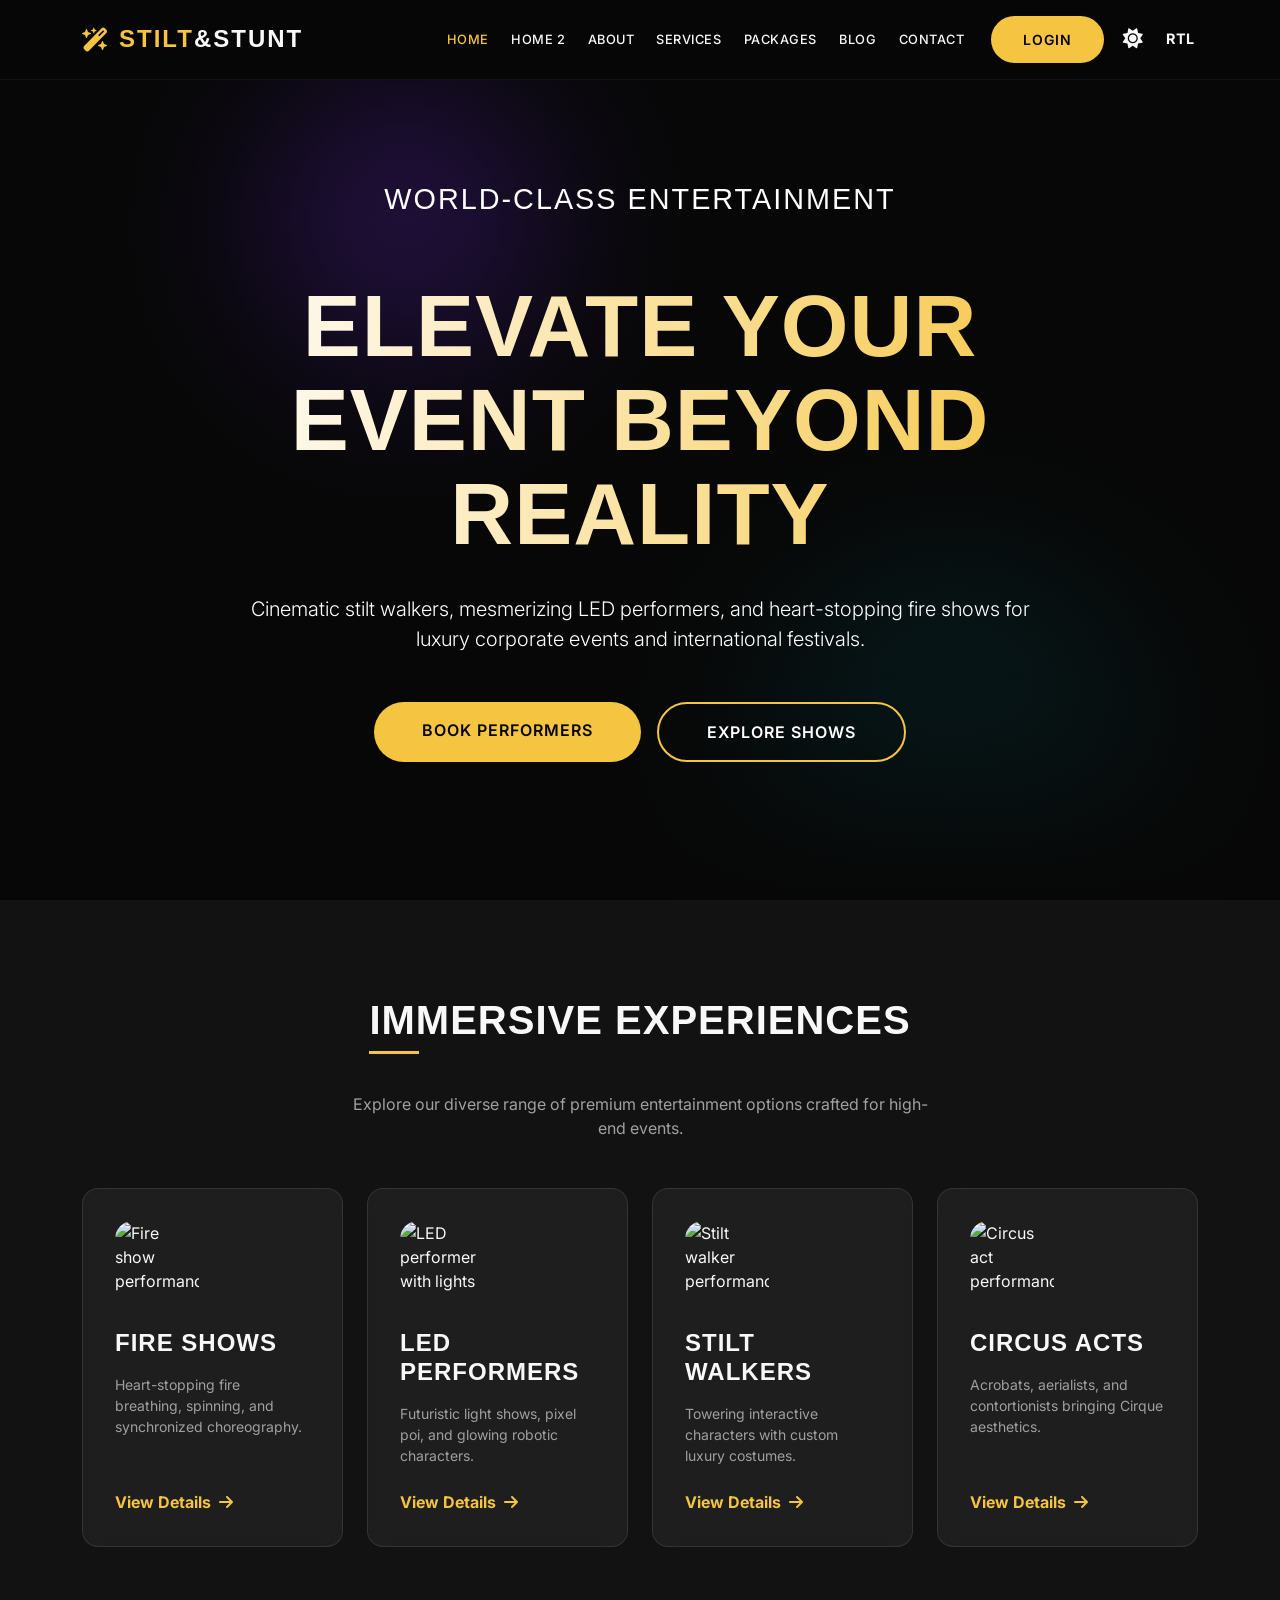
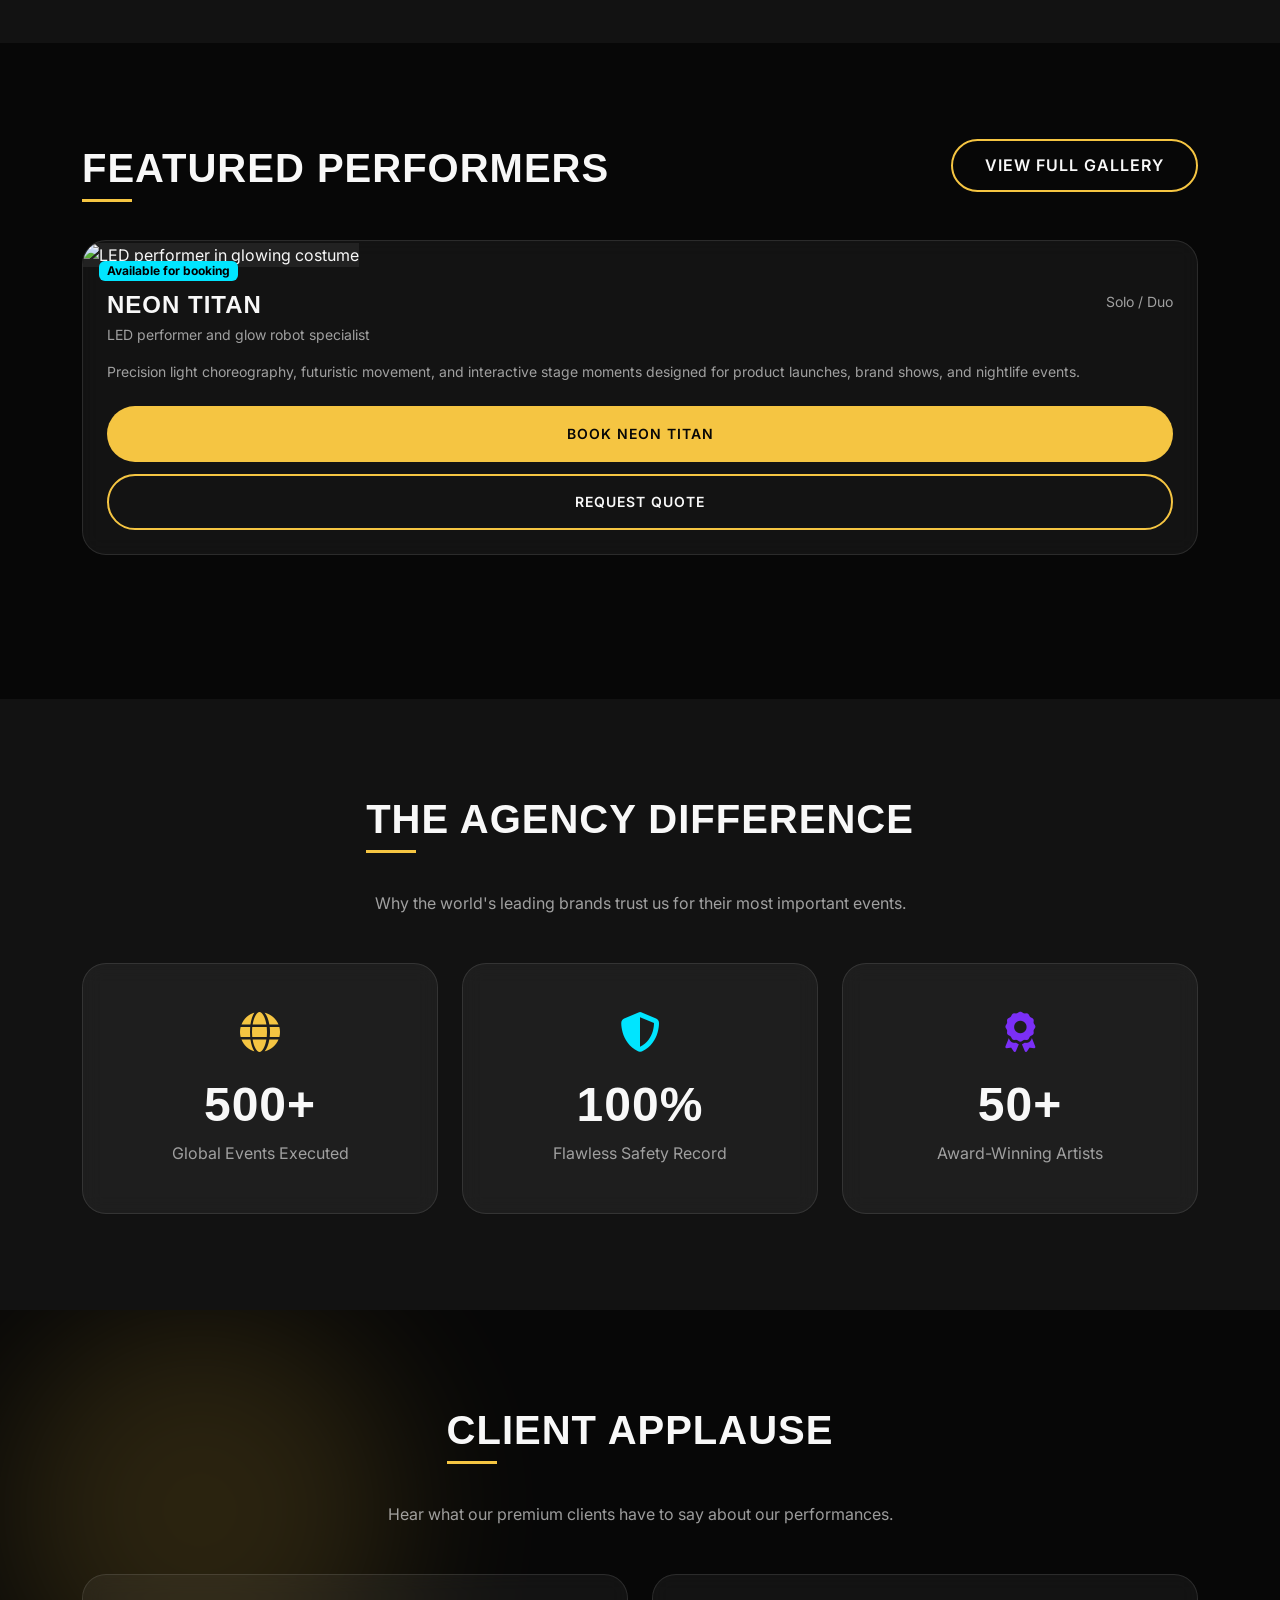
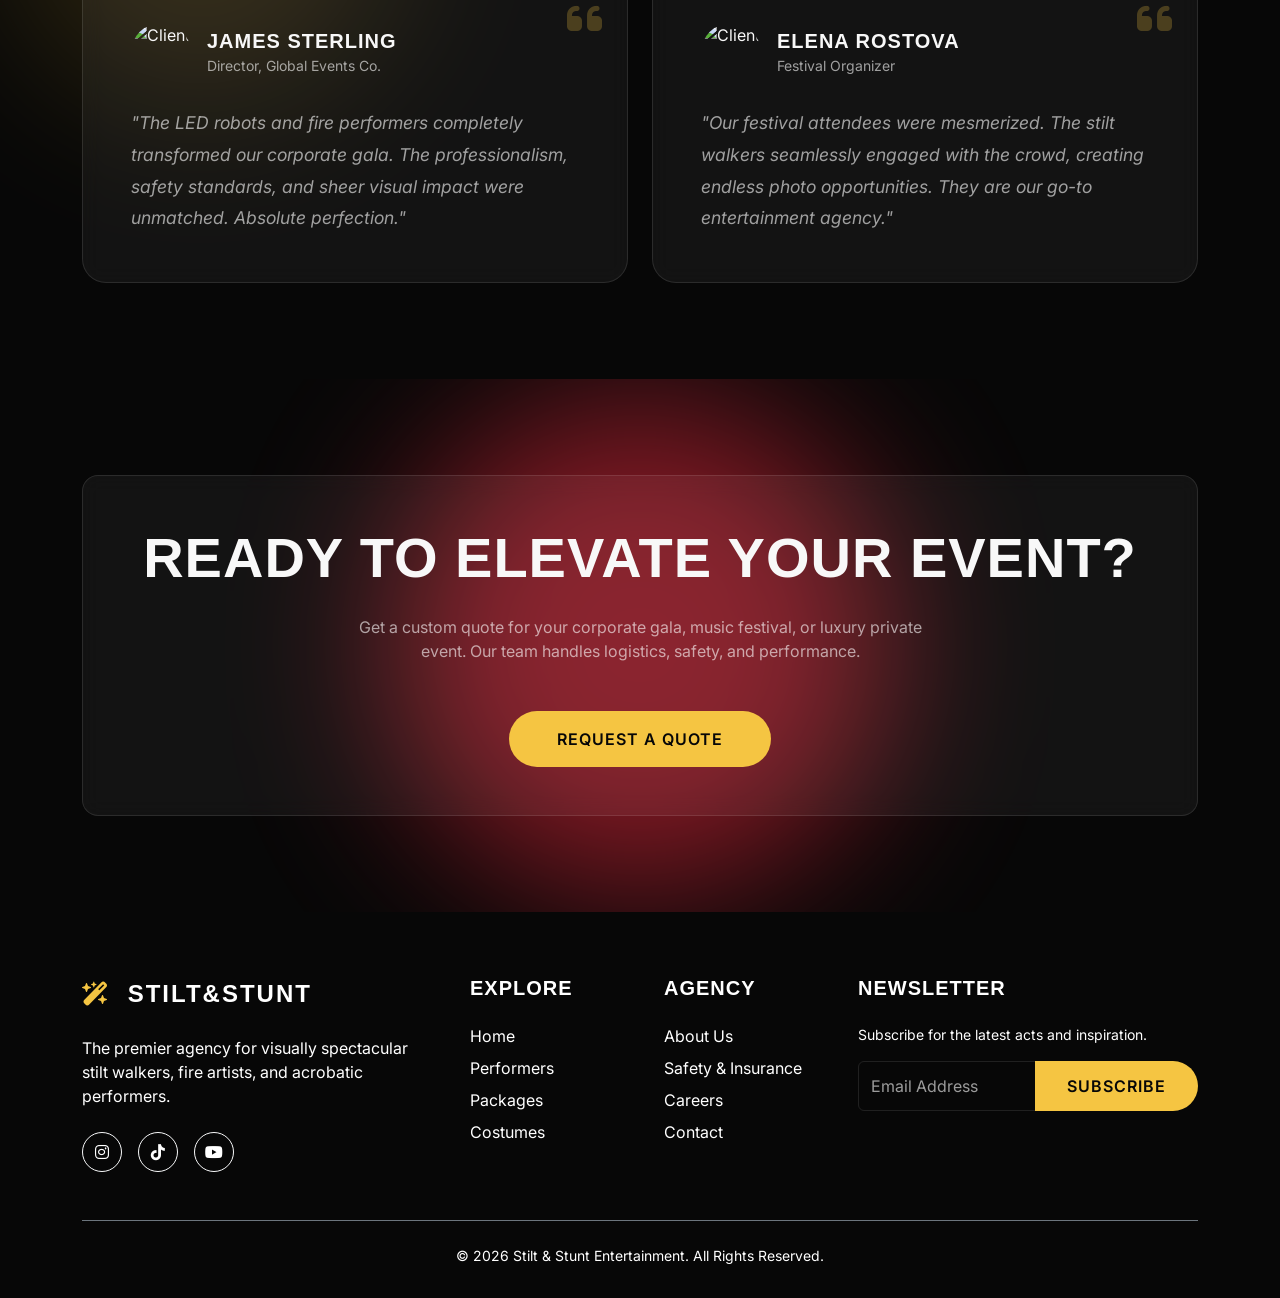
==== commit 307c194c: "Update site sections and layout fixes" ====
--- a/index.html
+++ b/index.html
@@ -19,6 +19,37 @@
     <link rel="stylesheet" href="assets/css/style.css">
     <link rel="stylesheet" href="assets/css/dark-mode.css">
     <link rel="stylesheet" href="assets/css/rtl.css">
+    <style>
+        .gallery-swiper .swiper-slide {
+            display: flex;
+        }
+
+        .gallery-swiper .performer-card {
+            width: 100%;
+        }
+
+        .gallery-swiper .performer-card-body {
+            display: flex;
+            flex-direction: column;
+            flex: 1;
+        }
+
+        .gallery-swiper .performer-actions {
+            display: grid !important;
+            grid-template-columns: 1fr;
+            gap: 0.75rem !important;
+            margin-top: auto;
+        }
+
+        .gallery-swiper .performer-actions .btn {
+            width: 100%;
+            min-height: 56px;
+            justify-content: center;
+            display: inline-flex;
+            align-items: center;
+            white-space: normal;
+        }
+    </style>
     <link rel="icon" type="image/svg+xml" href="data:image/svg+xml,%3Csvg xmlns='http://www.w3.org/2000/svg' viewBox='0 0 64 64'%3E%3Crect width='64' height='64' rx='12' fill='%23070707'/%3E%3Cpath d='M14 42L28 18H38L24 42Z' fill='%23f5c542'/%3E%3Crect x='39' y='18' width='11' height='24' rx='2' fill='%23f5c542'/%3E%3C/svg%3E">
 </head>
 <body class="dark-mode">
@@ -88,8 +119,8 @@
                 <div class="row g-4">
                     <!-- Service Card 1 -->
                     <div class="col-md-6 col-lg-3 fade-up">
-                        <div class="glass-card h-100 text-center text-md-start">
-                            <i class="fa-solid fa-fire fs-1 mb-4" style="color: var(--fire-orange);"></i>
+                        <div class="glass-card h-100 text-center text-lg-start">
+                            <img src="https://images.unsplash.com/photo-1549488344-1f9b8d2bd1f3?w=300&q=80" alt="Fire show performance" class="mb-4" style="width: 84px; height: 84px; object-fit: cover; border-radius: 18px;">
                             <h4 class="mb-3">Fire Shows</h4>
                             <p class="text-muted small mb-4">Heart-stopping fire breathing, spinning, and synchronized choreography.</p>
                             <a href="#" class="text-decoration-none fw-bold mt-auto d-inline-block" style="color: var(--electric-gold);">View Details <i class="fa-solid fa-arrow-right ms-1"></i></a>
@@ -97,8 +128,8 @@
                     </div>
                     <!-- Service Card 2 -->
                     <div class="col-md-6 col-lg-3 fade-up" style="transition-delay: 0.1s;">
-                        <div class="glass-card h-100 text-center text-md-start">
-                            <i class="fa-solid fa-bolt fs-1 mb-4" style="color: var(--led-cyan);"></i>
+                        <div class="glass-card h-100 text-center text-lg-start">
+                            <img src="https://images.unsplash.com/photo-1542382156909-9ae37b3f56fd?w=300&q=80" alt="LED performer with lights" class="mb-4" style="width: 84px; height: 84px; object-fit: cover; border-radius: 18px;">
                             <h4 class="mb-3">LED Performers</h4>
                             <p class="text-muted small mb-4">Futuristic light shows, pixel poi, and glowing robotic characters.</p>
                             <a href="#" class="text-decoration-none fw-bold mt-auto d-inline-block" style="color: var(--electric-gold);">View Details <i class="fa-solid fa-arrow-right ms-1"></i></a>
@@ -106,8 +137,8 @@
                     </div>
                     <!-- Service Card 3 -->
                     <div class="col-md-6 col-lg-3 fade-up" style="transition-delay: 0.2s;">
-                        <div class="glass-card h-100 text-center text-md-start">
-                            <i class="fa-solid fa-shoe-prints fs-1 mb-4" style="color: var(--neon-purple);"></i>
+                        <div class="glass-card h-100 text-center text-lg-start">
+                            <img src="https://images.unsplash.com/photo-1514525253161-7a46d19cd819?w=300&q=80" alt="Stilt walker performance" class="mb-4" style="width: 84px; height: 84px; object-fit: cover; border-radius: 18px;">
                             <h4 class="mb-3">Stilt Walkers</h4>
                             <p class="text-muted small mb-4">Towering interactive characters with custom luxury costumes.</p>
                             <a href="#" class="text-decoration-none fw-bold mt-auto d-inline-block" style="color: var(--electric-gold);">View Details <i class="fa-solid fa-arrow-right ms-1"></i></a>
@@ -115,8 +146,8 @@
                     </div>
                     <!-- Service Card 4 -->
                     <div class="col-md-6 col-lg-3 fade-up" style="transition-delay: 0.3s;">
-                        <div class="glass-card h-100 text-center text-md-start">
-                            <i class="fa-solid fa-star fs-1 mb-4" style="color: var(--electric-gold);"></i>
+                        <div class="glass-card h-100 text-center text-lg-start">
+                            <img src="https://images.unsplash.com/photo-1508997449629-303059a039c0?w=300&q=80" alt="Circus act performance" class="mb-4" style="width: 84px; height: 84px; object-fit: cover; border-radius: 18px;">
                             <h4 class="mb-3">Circus Acts</h4>
                             <p class="text-muted small mb-4">Acrobats, aerialists, and contortionists bringing Cirque aesthetics.</p>
                             <a href="#" class="text-decoration-none fw-bold mt-auto d-inline-block" style="color: var(--electric-gold);">View Details <i class="fa-solid fa-arrow-right ms-1"></i></a>
@@ -135,46 +166,106 @@
                     </div>
                     <a href="#" class="btn btn-outline-premium d-none d-md-inline-block">View Full Gallery</a>
                 </div>
-                
+
                 <div class="swiper gallery-swiper fade-up pb-5">
                     <div class="swiper-wrapper">
                         <!-- Slide 1 -->
                         <div class="swiper-slide">
-                            <div class="card bg-transparent border-0 position-relative overflow-hidden" style="border-radius: 16px;">
-                                <img src="https://images.unsplash.com/photo-1542382156909-9ae37b3f56fd?w=800&q=80" class="card-img-top object-fit-cover" height="400" alt="LED Robot" style="background-color: #222;">
-                                <div class="position-absolute bottom-0 start-0 w-100 p-4" style="background: linear-gradient(to top, rgba(0,0,0,0.9), transparent);">
-                                    <span class="badge mb-2" style="background: var(--led-cyan); color: #000;">LED Act</span>
-                                    <h4 class="text-white mb-0" style="font-family: var(--font-heading);">Neon Titan</h4>
+                            <div class="glass-card performer-card h-100 p-0 overflow-hidden" style="background: rgba(255,255,255,0.03); border: 1px solid rgba(255,255,255,0.08); border-radius: 24px;">
+                                <div class="position-relative">
+                                    <img src="https://images.pexels.com/photos/27053586/pexels-photo-27053586/free-photo-of-people-on-stilts.jpeg?auto=compress&cs=tinysrgb&dpr=1&w=500" class="w-100 object-fit-cover" height="320" alt="LED performer in glowing costume" style="background-color: #222;">
+                                    <div class="position-absolute top-0 start-0 p-3">
+                                        <span class="badge" style="background: var(--led-cyan); color: #000;">Available for booking</span>
+                                    </div>
+                                </div>
+                                <div class="p-4 performer-card-body">
+                                    <div class="d-flex justify-content-between align-items-start gap-3 mb-3">
+                                        <div>
+                                            <h4 class="text-white mb-1" style="font-family: var(--font-heading);">Neon Titan</h4>
+                                            <p class="text-white-50 small mb-0">LED performer and glow robot specialist</p>
+                                        </div>
+                                        <span class="text-white-50 small text-end">Solo / Duo</span>
+                                    </div>
+                                    <p class="text-white-50 small mb-4">Precision light choreography, futuristic movement, and interactive stage moments designed for product launches, brand shows, and nightlife events.</p>
+                                    <div class="d-flex flex-wrap gap-2 performer-actions">
+                                        <a href="contact.html" class="btn btn-premium btn-sm">Book Neon Titan</a>
+                                        <a href="contact.html" class="btn btn-outline-premium btn-sm">Request Quote</a>
+                                    </div>
                                 </div>
                             </div>
                         </div>
                         <!-- Slide 2 -->
                         <div class="swiper-slide">
-                            <div class="card bg-transparent border-0 position-relative overflow-hidden" style="border-radius: 16px;">
-                                <img src="https://images.unsplash.com/photo-1549488344-1f9b8d2bd1f3?w=800&q=80" class="card-img-top object-fit-cover" height="400" alt="Fire Breather" style="background-color: #333;">
-                                <div class="position-absolute bottom-0 start-0 w-100 p-4" style="background: linear-gradient(to top, rgba(0,0,0,0.9), transparent);">
-                                    <span class="badge mb-2" style="background: var(--fire-orange); color: #000;">Fire Show</span>
-                                    <h4 class="text-white mb-0" style="font-family: var(--font-heading);">Inferno Dance</h4>
+                            <div class="glass-card performer-card h-100 p-0 overflow-hidden" style="background: rgba(255,255,255,0.03); border: 1px solid rgba(255,255,255,0.08); border-radius: 24px;">
+                                <div class="position-relative">
+                                    <img src="https://thumbs.dreamstime.com/b/fair-tauranga-new-zealand-stilt-walker-striped-clothing-entertains-crowd-display-perfect-balance-september-159150894.jpg" class="w-100 object-fit-cover" height="320" alt="Fire performer in an intense stage act" style="background-color: #333;">
+                                    <div class="position-absolute top-0 start-0 p-3">
+                                        <span class="badge" style="background: var(--fire-orange); color: #000;">Available for booking</span>
+                                    </div>
+                                </div>
+                                <div class="p-4 performer-card-body">
+                                    <div class="d-flex justify-content-between align-items-start gap-3 mb-3">
+                                        <div>
+                                            <h4 class="text-white mb-1" style="font-family: var(--font-heading);">Inferno Dance</h4>
+                                            <p class="text-white-50 small mb-0">Fire artist and choreographed stunt performer</p>
+                                        </div>
+                                        <span class="text-white-50 small text-end">Outdoor / Stage</span>
+                                    </div>
+                                    <p class="text-white-50 small mb-4">High-impact fire breathing, spinning, and synchronized choreography for festivals, private celebrations, and premium opening acts.</p>
+                                    <div class="d-flex flex-wrap gap-2 performer-actions">
+                                        <a href="contact.html" class="btn btn-premium btn-sm">Book Inferno Dance</a>
+                                        <a href="contact.html" class="btn btn-outline-premium btn-sm">Request Quote</a>
+                                    </div>
                                 </div>
                             </div>
                         </div>
                         <!-- Slide 3 -->
                         <div class="swiper-slide">
-                            <div class="card bg-transparent border-0 position-relative overflow-hidden" style="border-radius: 16px;">
-                                <img src="https://images.unsplash.com/photo-1514525253161-7a46d19cd819?w=800&q=80" class="card-img-top object-fit-cover" height="400" alt="Stilt Walker" style="background-color: #444;">
-                                <div class="position-absolute bottom-0 start-0 w-100 p-4" style="background: linear-gradient(to top, rgba(0,0,0,0.9), transparent);">
-                                    <span class="badge mb-2" style="background: var(--neon-purple); color: #fff;">Stilts</span>
-                                    <h4 class="text-white mb-0" style="font-family: var(--font-heading);">Mirror Man</h4>
+                            <div class="glass-card performer-card h-100 p-0 overflow-hidden" style="background: rgba(255,255,255,0.03); border: 1px solid rgba(255,255,255,0.08); border-radius: 24px;">
+                                <div class="position-relative">
+                                    <img src="https://encrypted-tbn0.gstatic.com/images?q=tbn:ANd9GcSdtpnnddE6Zx983Brgwlk7unPWnlgxmH84Mw&s" class="w-100 object-fit-cover" height="320" alt="Stilt walker in a crowd performance" style="background-color: #444;">
+                                    <div class="position-absolute top-0 start-0 p-3">
+                                        <span class="badge" style="background: var(--neon-purple); color: #fff;">Available for booking</span>
+                                    </div>
+                                </div>
+                                <div class="p-4 performer-card-body">
+                                    <div class="d-flex justify-content-between align-items-start gap-3 mb-3">
+                                        <div>
+                                            <h4 class="text-white mb-1" style="font-family: var(--font-heading);">Mirror Man</h4>
+                                            <p class="text-white-50 small mb-0">Stilt walker and interactive parade character</p>
+                                        </div>
+                                        <span class="text-white-50 small text-end">Parade / Welcome</span>
+                                    </div>
+                                    <p class="text-white-50 small mb-4">Towering luxury costumes, crowd interaction, and eye-catching movement that works for grand entrances, festivals, and VIP hosting.</p>
+                                    <div class="d-flex flex-wrap gap-2 performer-actions">
+                                        <a href="contact.html" class="btn btn-premium btn-sm">Book Mirror Man</a>
+                                        <a href="contact.html" class="btn btn-outline-premium btn-sm">Request Quote</a>
+                                    </div>
                                 </div>
                             </div>
                         </div>
                         <!-- Slide 4 -->
                         <div class="swiper-slide">
-                            <div class="card bg-transparent border-0 position-relative overflow-hidden" style="border-radius: 16px;">
-                                <img src="https://images.unsplash.com/photo-1508997449629-303059a039c0?w=800&q=80" class="card-img-top object-fit-cover" height="400" alt="Acrobat" style="background-color: #555;">
-                                <div class="position-absolute bottom-0 start-0 w-100 p-4" style="background: linear-gradient(to top, rgba(0,0,0,0.9), transparent);">
-                                    <span class="badge mb-2" style="background: var(--electric-gold); color: #000;">Acrobatics</span>
-                                    <h4 class="text-white mb-0" style="font-family: var(--font-heading);">Aerial Silk</h4>
+                            <div class="glass-card performer-card h-100 p-0 overflow-hidden" style="background: rgba(255,255,255,0.03); border: 1px solid rgba(255,255,255,0.08); border-radius: 24px;">
+                                <div class="position-relative">
+                                    <img src="https://dnwp63qf32y8i.cloudfront.net/c336e00caa10064f7116460176b4c8b0314dddb7" class="w-100 object-fit-cover" height="320" alt="Aerial performer in a dramatic routine" style="background-color: #555;">
+                                    <div class="position-absolute top-0 start-0 p-3">
+                                        <span class="badge" style="background: var(--electric-gold); color: #000;">Available for booking</span>
+                                    </div>
+                                </div>
+                                <div class="p-4 performer-card-body">
+                                    <div class="d-flex justify-content-between align-items-start gap-3 mb-3">
+                                        <div>
+                                            <h4 class="text-white mb-1" style="font-family: var(--font-heading);">Aerial Silk</h4>
+                                            <p class="text-white-50 small mb-0">Acrobatics and aerial performance specialist</p>
+                                        </div>
+                                        <span class="text-white-50 small text-end">Indoor / Stage</span>
+                                    </div>
+                                    <p class="text-white-50 small mb-4">Dramatic suspended choreography with elegant transitions, ideal for gala dinners, theater-style events, and luxury brand moments.</p>
+                                    <div class="d-flex flex-wrap gap-2 performer-actions">
+                                        <a href="contact.html" class="btn btn-premium btn-sm">Book Aerial Silk</a>
+                                        <a href="contact.html" class="btn btn-outline-premium btn-sm">Request Quote</a>
+                                    </div>
                                 </div>
                             </div>
                         </div>
--- a/assets/css/style.css
+++ b/assets/css/style.css
@@ -180,12 +180,34 @@
   padding: 0.2em 0;
 }
 
+/* Keep home/home2 hero H1 fully visible inside the first viewport */
+.hero-section .hero-title {
+  font-size: clamp(2.4rem, 6.8vw, 5.6rem);
+  line-height: 1.08;
+}
+
 .hero-subtitle {
   font-size: clamp(1.2rem, 3vw, 1.8rem);
   font-weight: 300;
   line-height: 1.5;
   margin-bottom: 2.5rem;
   letter-spacing: 2px;
+}
+
+@media (max-height: 860px) {
+  .hero-section {
+    padding-top: 88px;
+    padding-bottom: 40px;
+  }
+
+  .hero-section .hero-subtitle {
+    margin-bottom: 1.5rem;
+  }
+
+  .hero-section .hero-title {
+    font-size: clamp(2rem, 6.2vw, 4.8rem);
+    line-height: 1.05;
+  }
 }
 
 /* Internal Page Headers - Standardized to Home Format */
@@ -210,7 +232,7 @@
     }
     
     .hero-title {
-        font-size: clamp(3.5rem, 8vw, 5.5rem) !important;
+        font-size: clamp(2rem, 8vw, 4.5rem) !important;
     }
 }
 
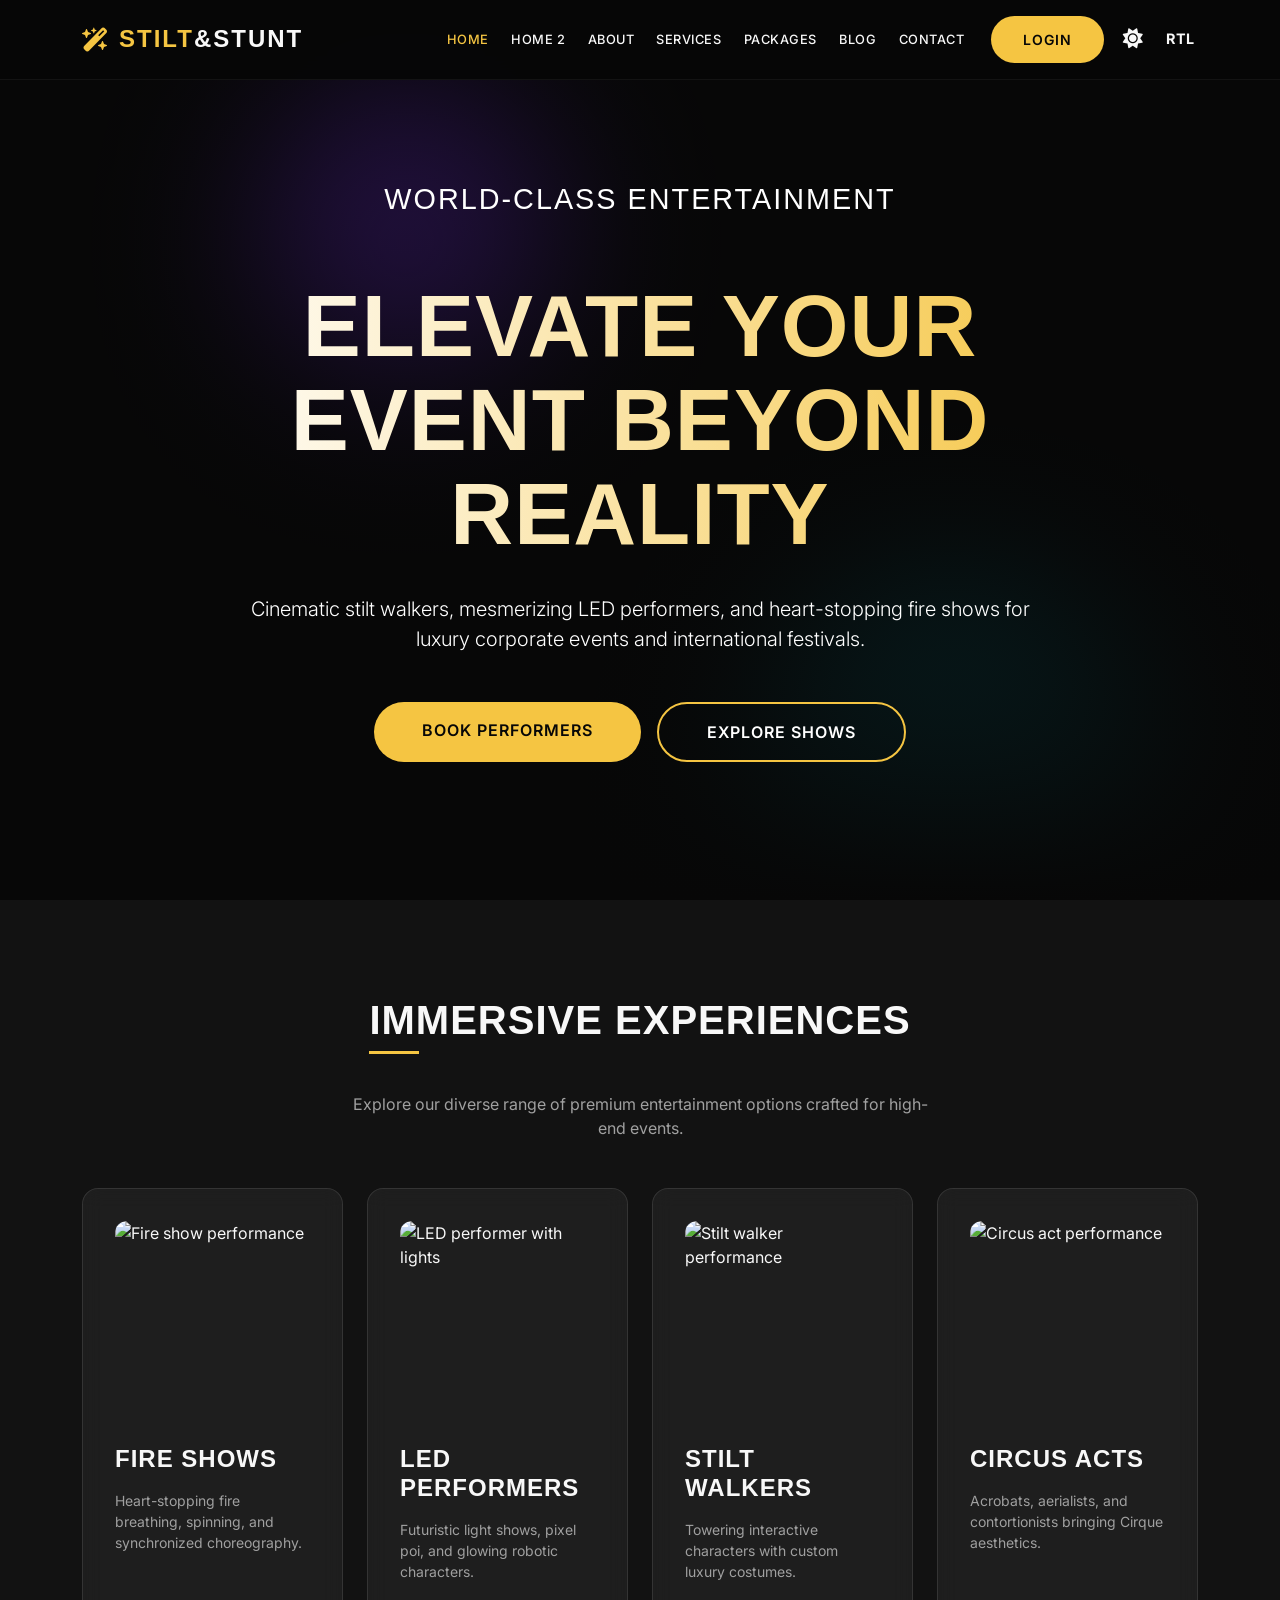
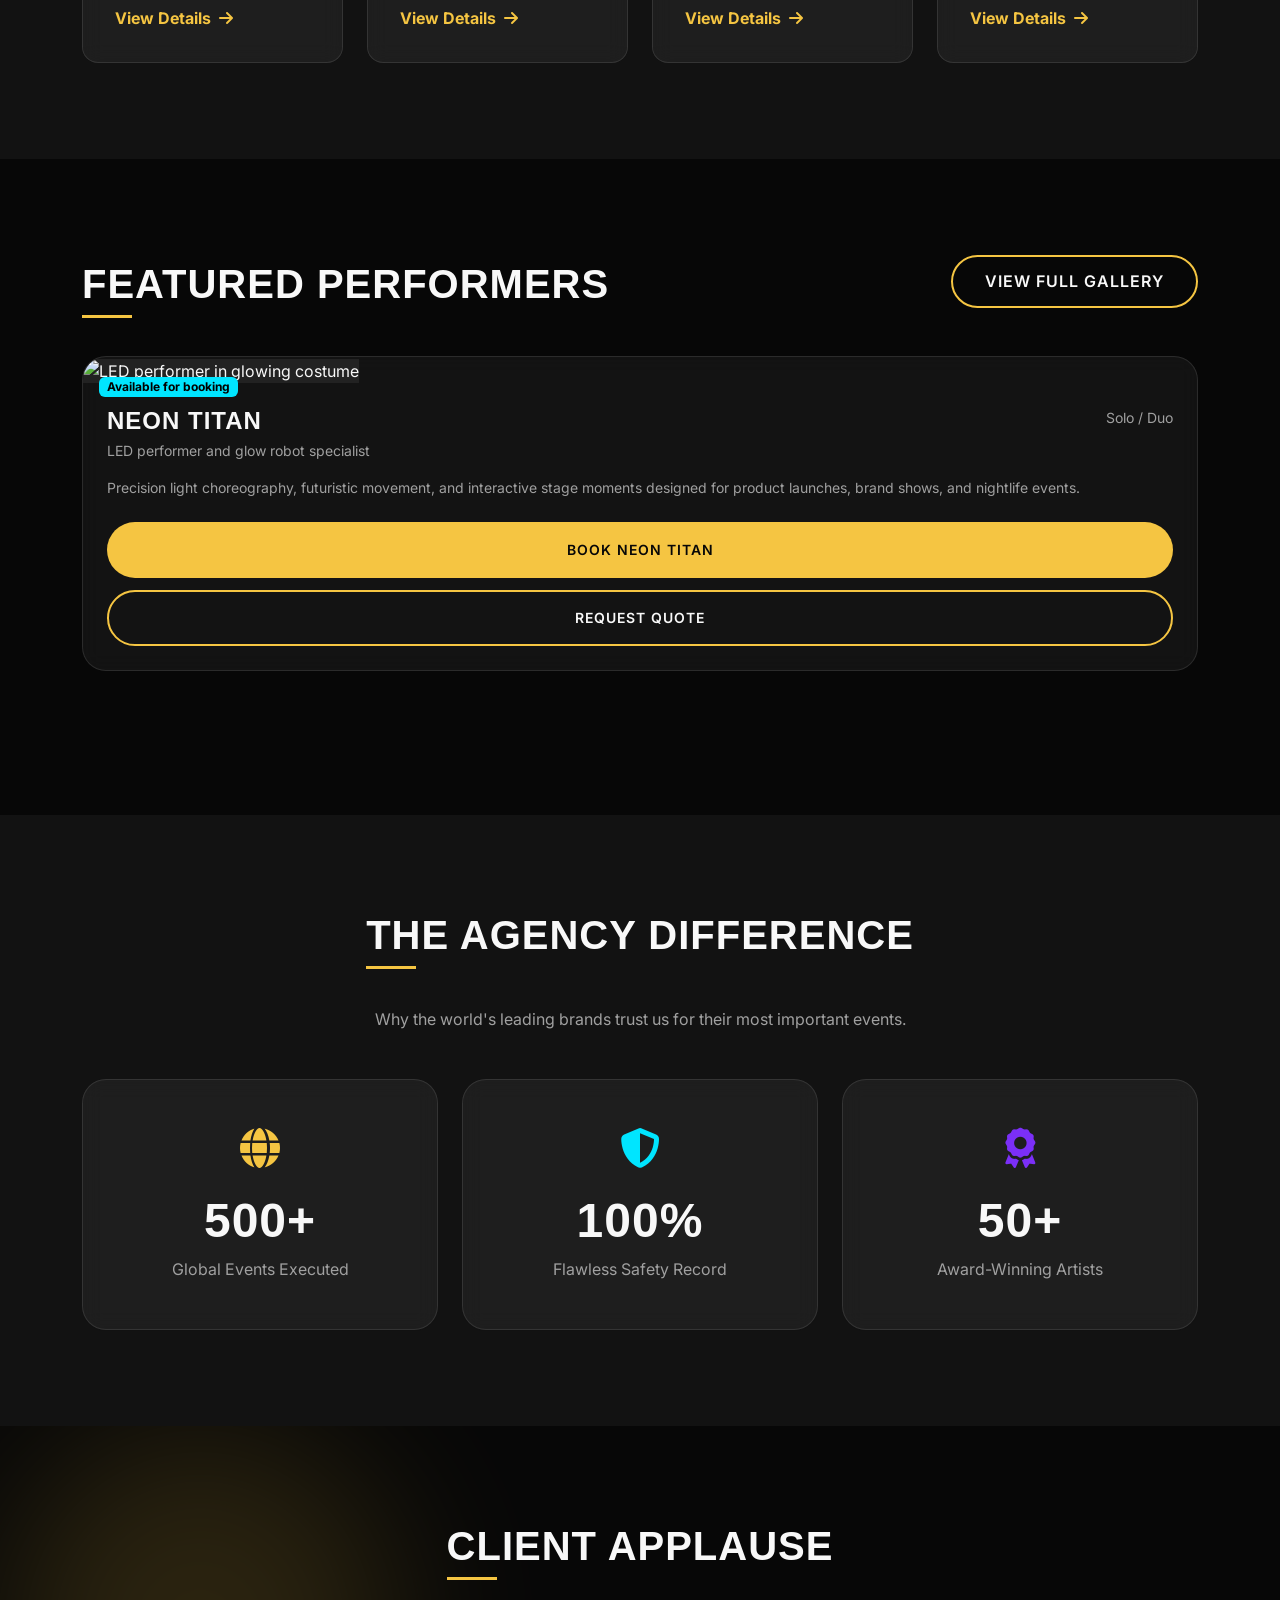
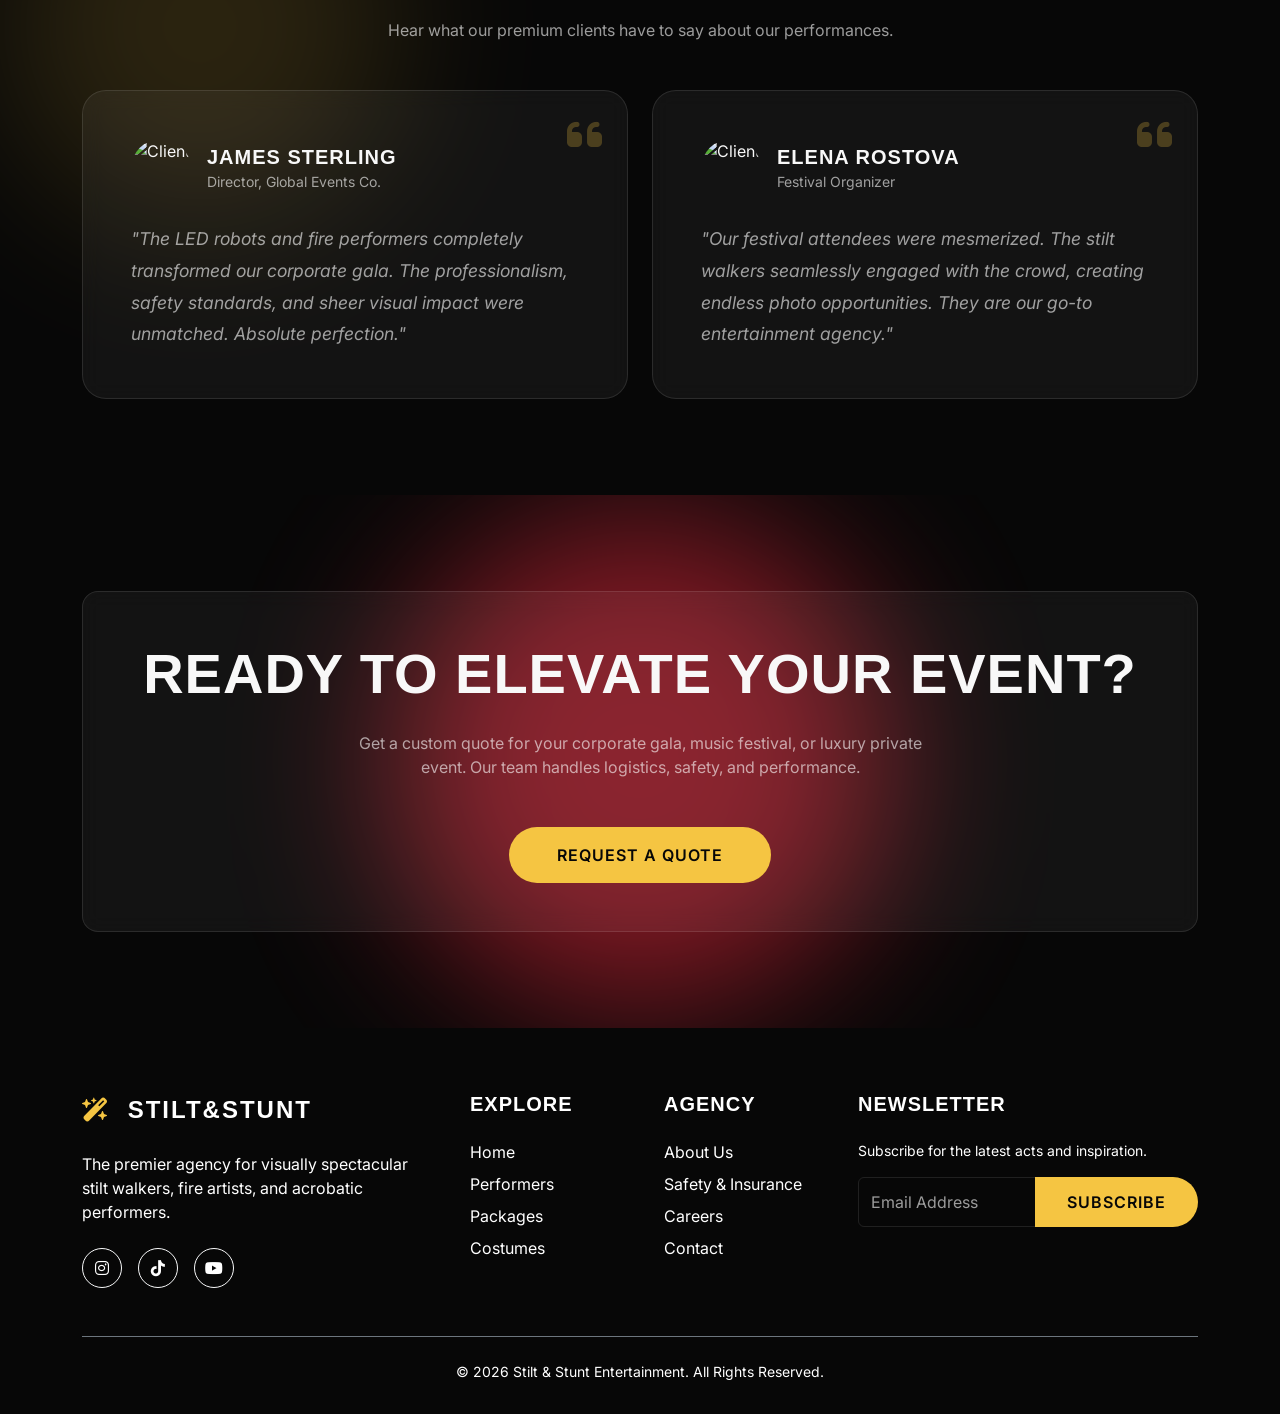
==== commit 91b7d16c: "Update image layout in Immersive Experiences section" ====
--- a/index.html
+++ b/index.html
@@ -1,4 +1,4 @@
-﻿<!DOCTYPE html>
+<!DOCTYPE html>
 <html lang="en">
 <head>
     <meta charset="UTF-8">
@@ -120,7 +120,7 @@
                     <!-- Service Card 1 -->
                     <div class="col-md-6 col-lg-3 fade-up">
                         <div class="glass-card h-100 text-center text-lg-start">
-                            <img src="https://images.unsplash.com/photo-1549488344-1f9b8d2bd1f3?w=300&q=80" alt="Fire show performance" class="mb-4" style="width: 84px; height: 84px; object-fit: cover; border-radius: 18px;">
+                            <img src="https://encrypted-tbn0.gstatic.com/images?q=tbn:ANd9GcRj57FQDofICvUPW7wyY3A0Ot3HXOeIK-HMvw&s" alt="Fire show performance" class="mb-4 w-100" style="height: 200px; object-fit: cover; border-radius: 12px;">
                             <h4 class="mb-3">Fire Shows</h4>
                             <p class="text-muted small mb-4">Heart-stopping fire breathing, spinning, and synchronized choreography.</p>
                             <a href="#" class="text-decoration-none fw-bold mt-auto d-inline-block" style="color: var(--electric-gold);">View Details <i class="fa-solid fa-arrow-right ms-1"></i></a>
@@ -129,7 +129,7 @@
                     <!-- Service Card 2 -->
                     <div class="col-md-6 col-lg-3 fade-up" style="transition-delay: 0.1s;">
                         <div class="glass-card h-100 text-center text-lg-start">
-                            <img src="https://images.unsplash.com/photo-1542382156909-9ae37b3f56fd?w=300&q=80" alt="LED performer with lights" class="mb-4" style="width: 84px; height: 84px; object-fit: cover; border-radius: 18px;">
+                            <img src="https://encrypted-tbn0.gstatic.com/images?q=tbn:ANd9GcT0Cwe0nNVWtUC4lpI7Zbg2JH6BicrQ7485iQ&s" alt="LED performer with lights" class="mb-4 w-100" style="height: 200px; object-fit: cover; border-radius: 12px;">
                             <h4 class="mb-3">LED Performers</h4>
                             <p class="text-muted small mb-4">Futuristic light shows, pixel poi, and glowing robotic characters.</p>
                             <a href="#" class="text-decoration-none fw-bold mt-auto d-inline-block" style="color: var(--electric-gold);">View Details <i class="fa-solid fa-arrow-right ms-1"></i></a>
@@ -138,7 +138,7 @@
                     <!-- Service Card 3 -->
                     <div class="col-md-6 col-lg-3 fade-up" style="transition-delay: 0.2s;">
                         <div class="glass-card h-100 text-center text-lg-start">
-                            <img src="https://images.unsplash.com/photo-1514525253161-7a46d19cd819?w=300&q=80" alt="Stilt walker performance" class="mb-4" style="width: 84px; height: 84px; object-fit: cover; border-radius: 18px;">
+                            <img src="https://encrypted-tbn0.gstatic.com/images?q=tbn:ANd9GcQz11DhBfkUL2YR3NAYNhV4WP9fbkV0mkKFjA&s" alt="Stilt walker performance" class="mb-4 w-100" style="height: 200px; object-fit: cover; border-radius: 12px;">
                             <h4 class="mb-3">Stilt Walkers</h4>
                             <p class="text-muted small mb-4">Towering interactive characters with custom luxury costumes.</p>
                             <a href="#" class="text-decoration-none fw-bold mt-auto d-inline-block" style="color: var(--electric-gold);">View Details <i class="fa-solid fa-arrow-right ms-1"></i></a>
@@ -147,7 +147,7 @@
                     <!-- Service Card 4 -->
                     <div class="col-md-6 col-lg-3 fade-up" style="transition-delay: 0.3s;">
                         <div class="glass-card h-100 text-center text-lg-start">
-                            <img src="https://images.unsplash.com/photo-1508997449629-303059a039c0?w=300&q=80" alt="Circus act performance" class="mb-4" style="width: 84px; height: 84px; object-fit: cover; border-radius: 18px;">
+                            <img src="https://encrypted-tbn0.gstatic.com/images?q=tbn:ANd9GcQGouuVlBmuNgxtc73vn6cGGEPkXIrBdggYog&s" alt="Circus act performance" class="mb-4 w-100" style="height: 200px; object-fit: cover; border-radius: 12px;">
                             <h4 class="mb-3">Circus Acts</h4>
                             <p class="text-muted small mb-4">Acrobats, aerialists, and contortionists bringing Cirque aesthetics.</p>
                             <a href="#" class="text-decoration-none fw-bold mt-auto d-inline-block" style="color: var(--electric-gold);">View Details <i class="fa-solid fa-arrow-right ms-1"></i></a>
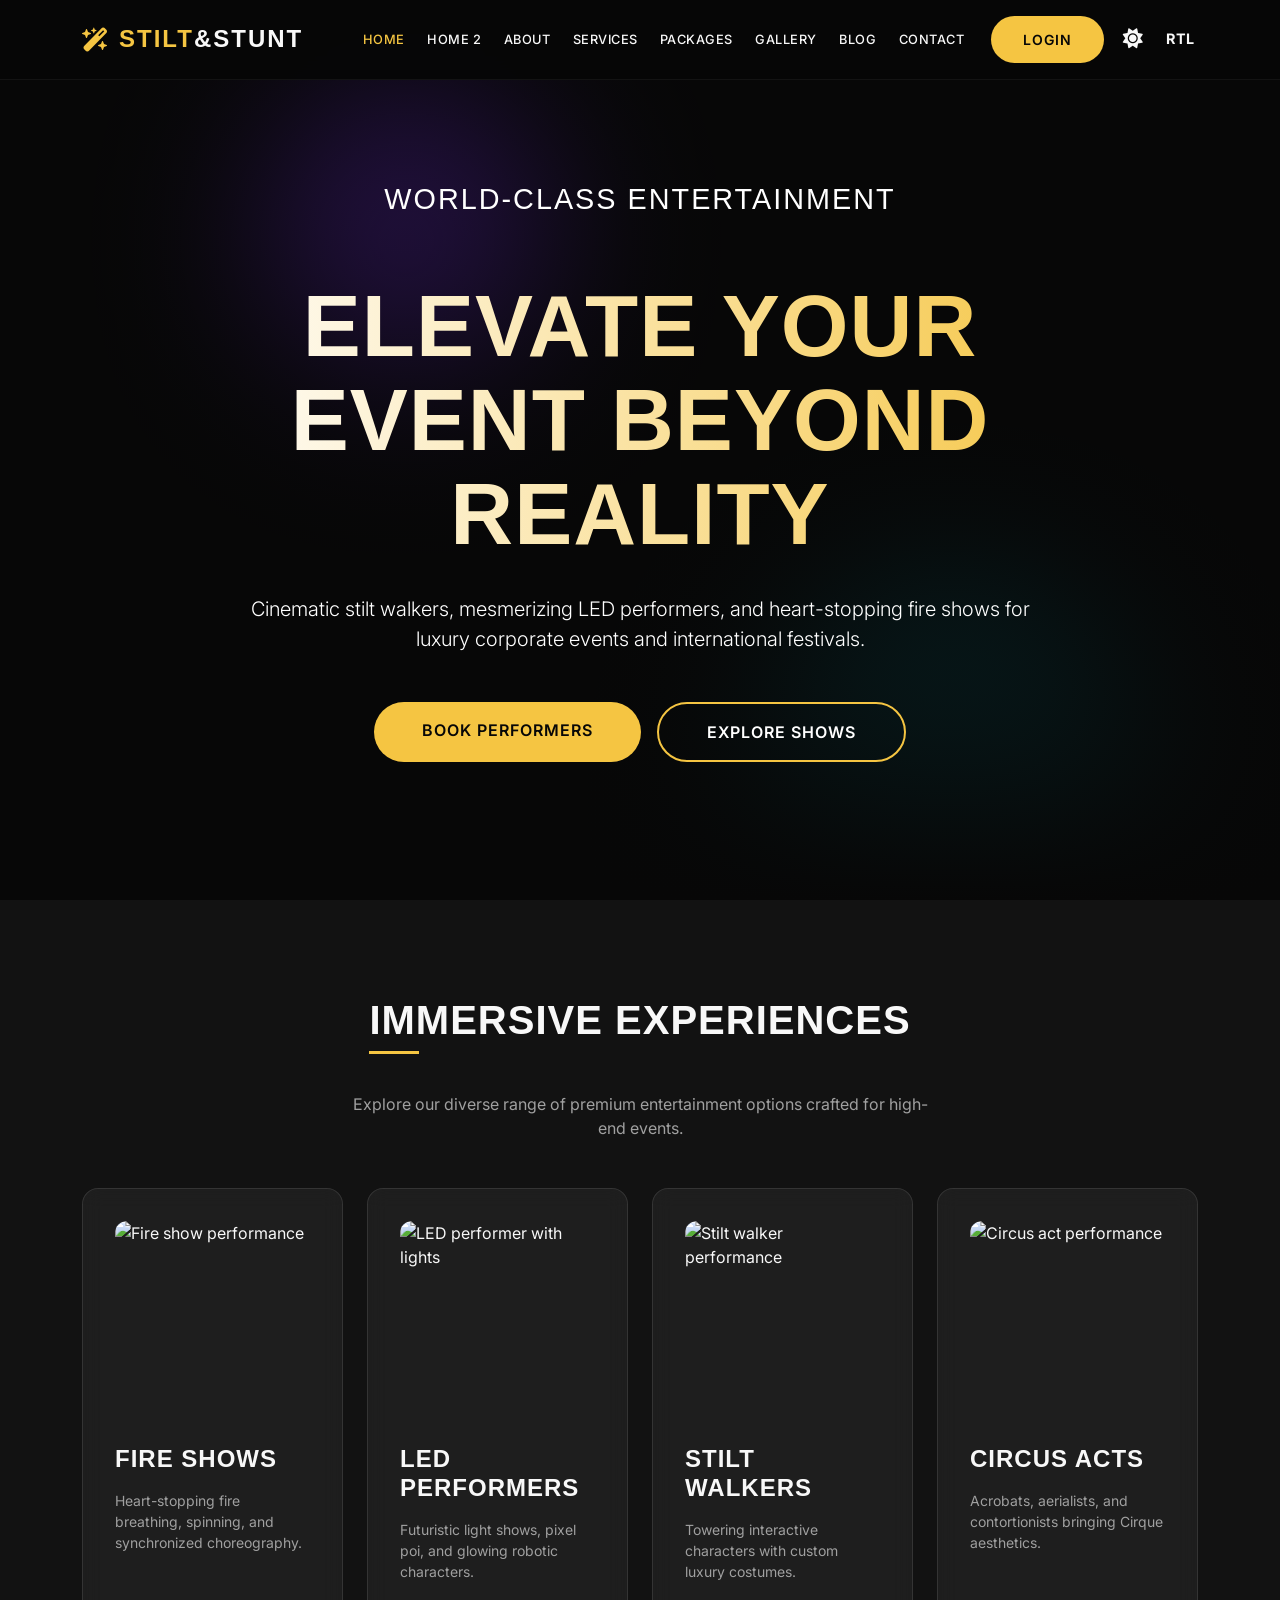
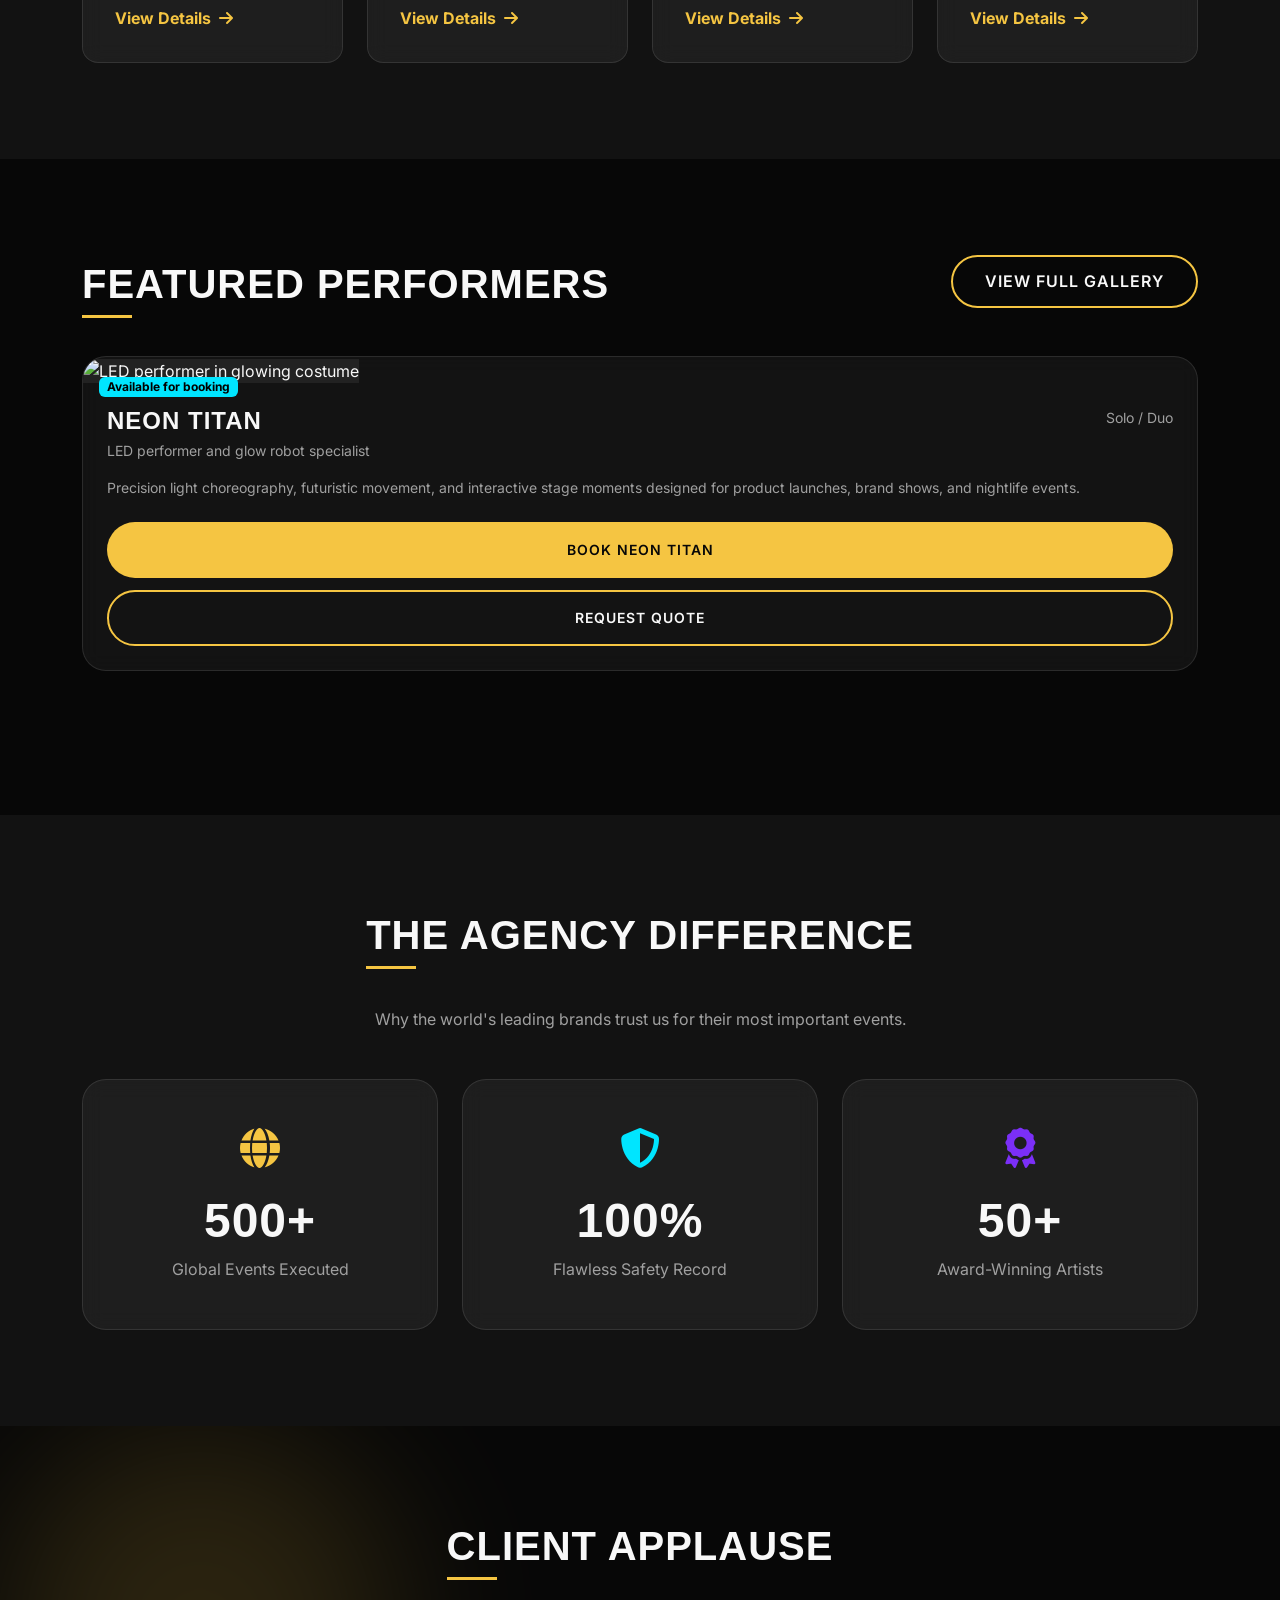
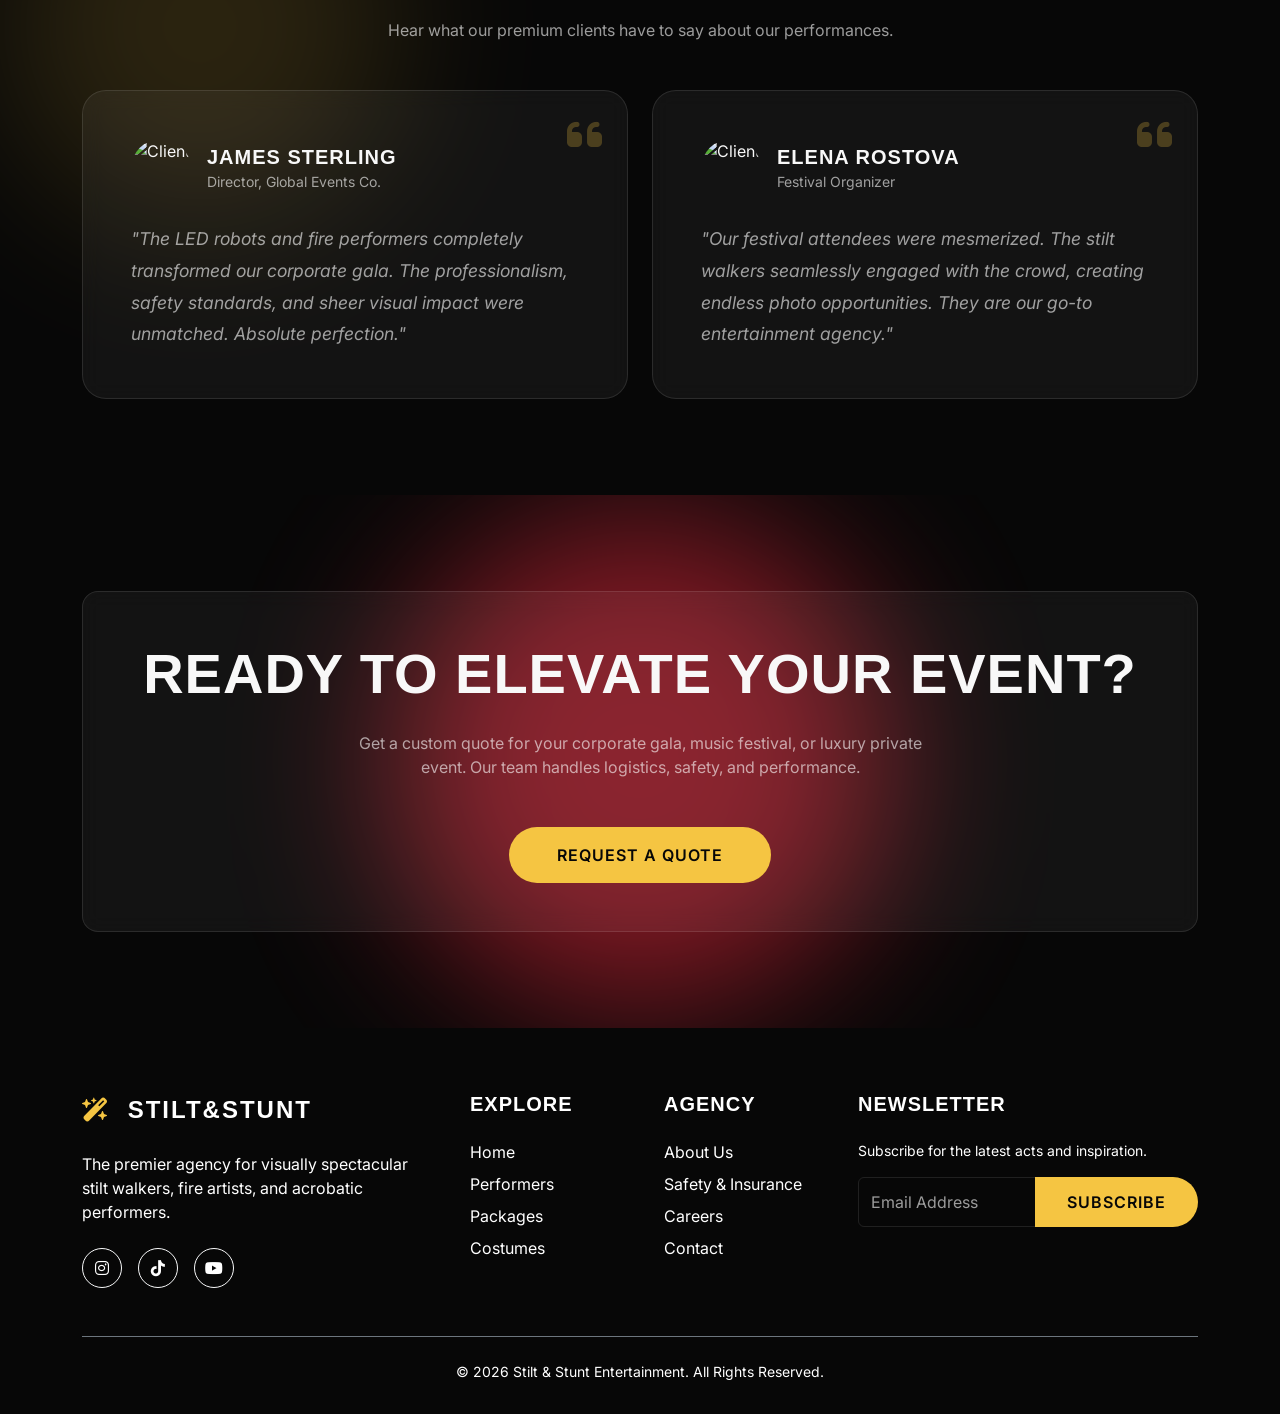
==== commit c59c21f5: "Add gallery page and fix UI issues" ====
--- a/index.html
+++ b/index.html
@@ -71,6 +71,7 @@
                     <li class="nav-item"><a class="nav-link" href="about.html">About</a></li>
                     <li class="nav-item"><a class="nav-link" href="services.html">Services</a></li>
                     <li class="nav-item"><a class="nav-link" href="pricing.html">Packages</a></li>
+                    <li class="nav-item"><a class="nav-link" href="gallery.html">Gallery</a></li>
                     <li class="nav-item"><a class="nav-link" href="blog.html">Blog</a></li>
                     <li class="nav-item"><a class="nav-link" href="contact.html">Contact</a></li>
                     <li class="nav-item ms-lg-3 my-2 my-lg-0">
